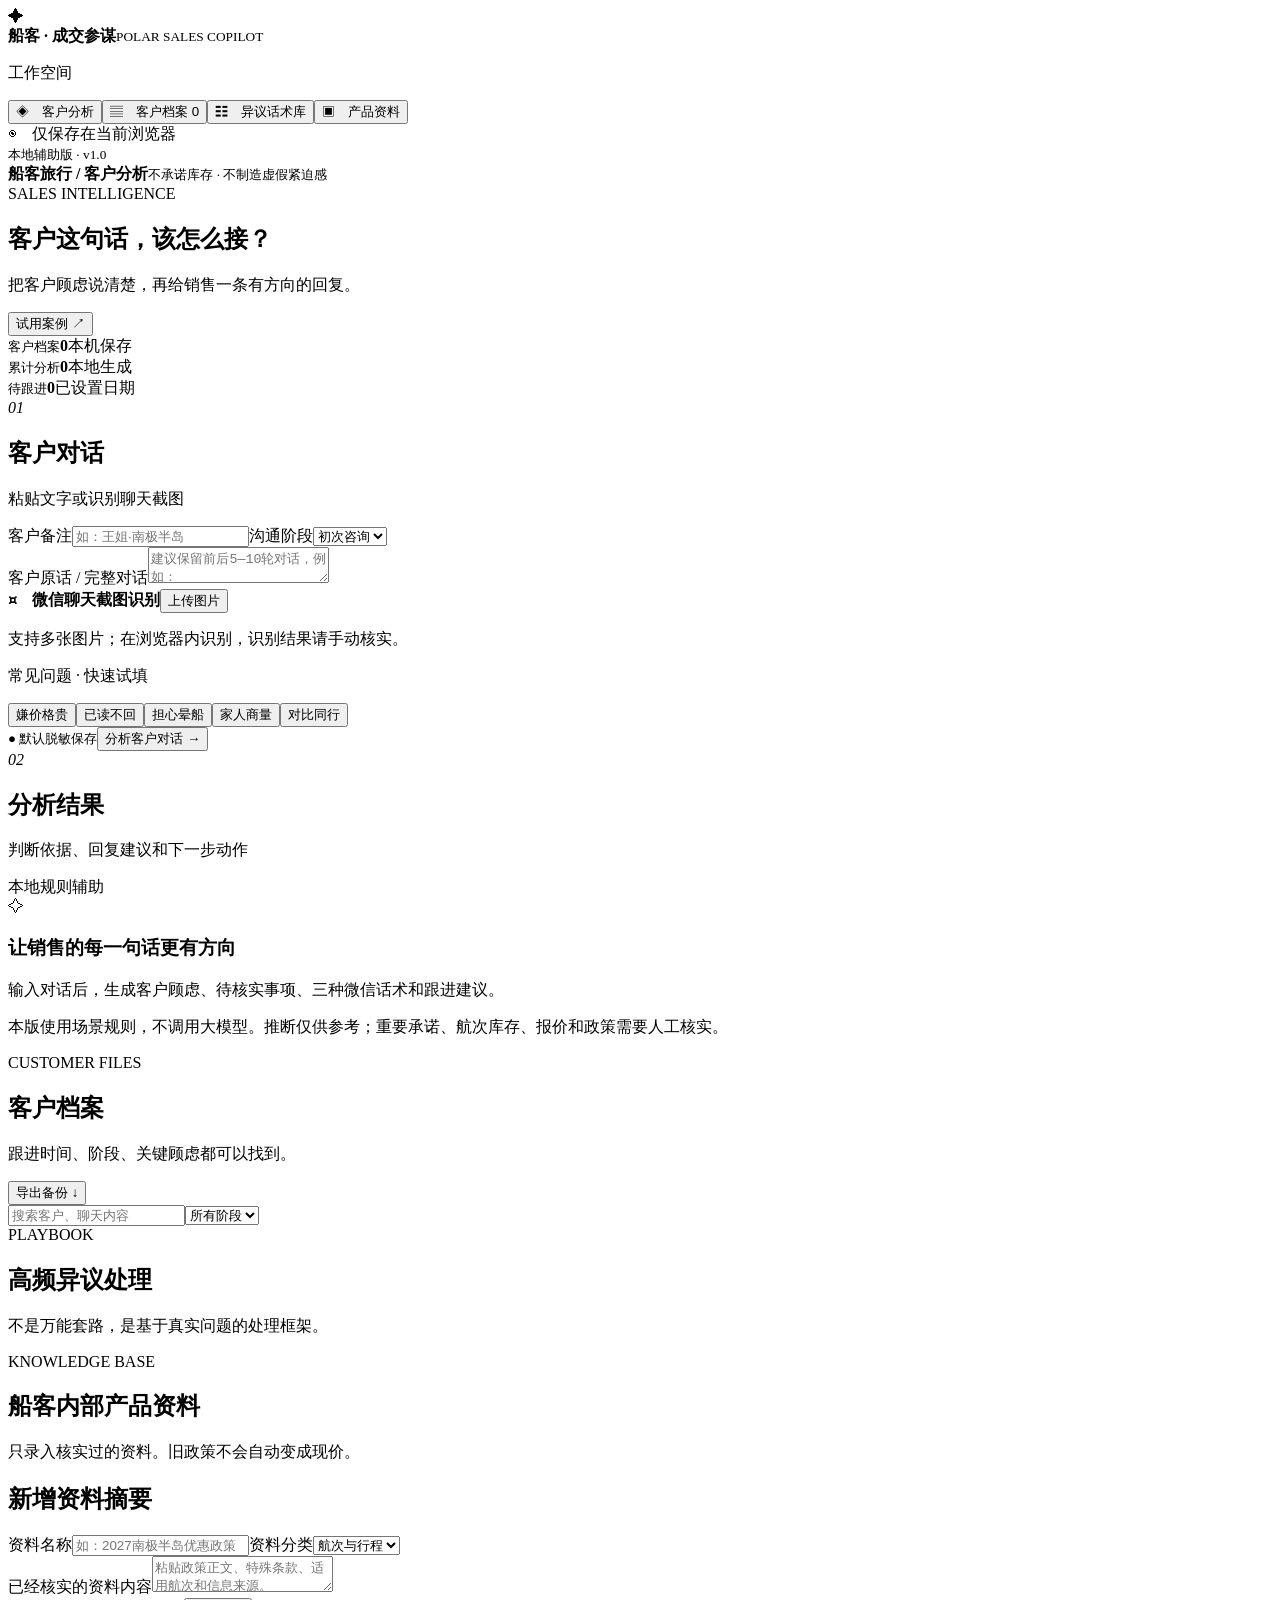
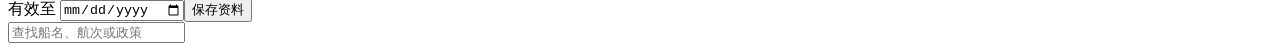
==== sales-copilot/index.html @ b0af2879 "Add MVP sales workspace layout" ====
<!doctype html><html lang="zh-CN"><head><meta charset="utf-8"><meta name="viewport" content="width=device-width,initial-scale=1"><title>船客 · 成交参谋</title><meta name="theme-color" content="#f5f7f7"><link rel="stylesheet" href="./style.css"></head><body>
<div class="shell"><aside class="sidebar"><div class="logo"><span class="mark">✦</span><div><strong>船客 · 成交参谋</strong><small>POLAR SALES COPILOT</small></div></div><p class="sect">工作空间</p><nav><button class="nav active" data-page="home">◈　客户分析</button><button class="nav" data-page="cases">▤　客户档案 <span id="total">0</span></button><button class="nav" data-page="library">☷　异议话术库</button><button class="nav" data-page="docs">▣　产品资料</button></nav><div class="bottom">◉　仅保存在当前浏览器<br><small>本地辅助版 · v1.0</small></div></aside>
<div class="right"><header><b>船客旅行 <span>/</span> <span id="trail">客户分析</span></b><small>不承诺库存 · 不制造虚假紧迫感</small></header>
<main><section class="page active" id="home"><div class="title-row"><div><div class="eyebrow">SALES INTELLIGENCE</div><h1>客户这句话，该怎么接？</h1><p>把客户顾虑说清楚，再给销售一条有方向的回复。</p></div><button class="ghost" id="demo">试用案例 ↗</button></div>
<div class="stats"><div><small>客户档案</small><strong id="countCases">0</strong><span>本机保存</span></div><div><small>累计分析</small><strong id="countRun">0</strong><span>本地生成</span></div><div><small>待跟进</small><strong id="countDue">0</strong><span>已设置日期</span></div></div>
<div class="columns"><article class="panel"><div class="panel-title"><i>01</i><div><h2>客户对话</h2><p>粘贴文字或识别聊天截图</p></div></div><div class="twocol"><label>客户备注<input id="client" maxlength="50" placeholder="如：王姐·南极半岛"></label><label>沟通阶段<select id="stage"><option>初次咨询</option><option>方案对比</option><option>已报价</option><option>准备预订</option><option>暂缓考虑</option></select></label></div>
<label>客户原话 / 完整对话<textarea id="chat" placeholder="建议保留前后5—10轮对话，例如：&#10;客户：你们比同行贵两万，我再考虑考虑吧。&#10;销售：我们这个服务比较好。"></textarea></label>
<div class="upload"><input type="file" accept="image/png,image/jpeg,image/webp" multiple id="files" hidden><div><b>⌑　微信聊天截图识别</b><button class="tiny" id="choose">上传图片</button></div><p>支持多张图片；在浏览器内识别，识别结果请手动核实。</p><div id="thumbs"></div><small id="ocrMsg"></small></div>
<p class="sub">常见问题 · 快速试填</p><div class="chips"><button data-demo="price">嫌价格贵</button><button data-demo="silent">已读不回</button><button data-demo="seasick">担心晕船</button><button data-demo="family">家人商量</button><button data-demo="compare">对比同行</button></div>
<div class="foot"><small>● 默认脱敏保存</small><button class="primary" id="run">分析客户对话 →</button></div></article>
<article class="panel output"><div class="panel-title"><i>02</i><div><h2>分析结果</h2><p>判断依据、回复建议和下一步动作</p></div><span class="pill">本地规则辅助</span></div>
<div id="empty" class="empty"><div>✧</div><h3>让销售的每一句话更有方向</h3><p>输入对话后，生成客户顾虑、待核实事项、三种微信话术和跟进建议。</p></div>
<div id="result" hidden><div class="signal"><small>首要沟通阻力</small><h3 id="issue"></h3><p id="desc"></p><div id="tags"></div></div><div class="group"><div class="group-head">判断依据 <small>不把猜测当事实</small></div><p id="proof"></p></div><div class="group"><div class="group-head">回复前先核实</div><ul id="checks"></ul></div><div class="group"><div class="group-head">三种可复制微信回复</div><div class="tabs"><button class="active" data-tone="natural">自然聊天</button><button data-tone="professional">专业解释</button><button data-tone="advance">适度推进</button></div><div class="reply"><div><small id="toneName"></small><button id="copy">⧉ 复制回复</button></div><p id="reply"></p></div></div><div class="step"><b>→ 下一步动作</b><p id="next"></p><small id="avoid"></small></div><div class="foot"><button class="ghost" id="save">保存客户记录</button><button class="tiny" id="clear">清空输入</button></div></div></article></div>
<p class="disclaimer">本版使用场景规则，不调用大模型。推断仅供参考；重要承诺、航次库存、报价和政策需要人工核实。</p></section>
<section class="page" id="cases"><div class="title-row"><div><div class="eyebrow">CUSTOMER FILES</div><h1>客户档案</h1><p>跟进时间、阶段、关键顾虑都可以找到。</p></div><button class="ghost" id="export">导出备份 ↓</button></div><div class="filters"><input id="searchCases" placeholder="搜索客户、聊天内容"><select id="filterStage"><option value="">所有阶段</option><option>初次咨询</option><option>方案对比</option><option>已报价</option><option>准备预订</option><option>暂缓考虑</option></select></div><div id="caseList" class="list"></div></section>
<section class="page" id="library"><div class="title-row"><div><div class="eyebrow">PLAYBOOK</div><h1>高频异议处理</h1><p>不是万能套路，是基于真实问题的处理框架。</p></div></div><div id="libraryList" class="cards"></div></section>
<section class="page" id="docs"><div class="title-row"><div><div class="eyebrow">KNOWLEDGE BASE</div><h1>船客内部产品资料</h1><p>只录入核实过的资料。旧政策不会自动变成现价。</p></div></div><div class="panel docForm"><h2>新增资料摘要</h2><div class="twocol"><label>资料名称<input id="docName" placeholder="如：2027南极半岛优惠政策"></label><label>资料分类<select id="docType"><option>航次与行程</option><option>价格政策</option><option>船舶资料</option><option>签证及出行</option><option>常见问题</option></select></label></div><label>已经核实的资料内容<textarea id="docText" class="short" placeholder="粘贴政策正文、特殊条款、适用航次和信息来源。"></textarea></label><div class="foot"><label class="expiry">有效至 <input type="date" id="docExpires"></label><button id="saveDoc" class="primary">保存资料</button></div></div><div class="filters"><input id="searchDocs" placeholder="查找船名、航次或政策"></div><div class="list" id="docsList"></div></section>
</main></div></div>
<div id="toast" role="status" aria-live="polite"></div><script src="./engine.js" defer></script><script src="./app.js" defer></script></body></html>
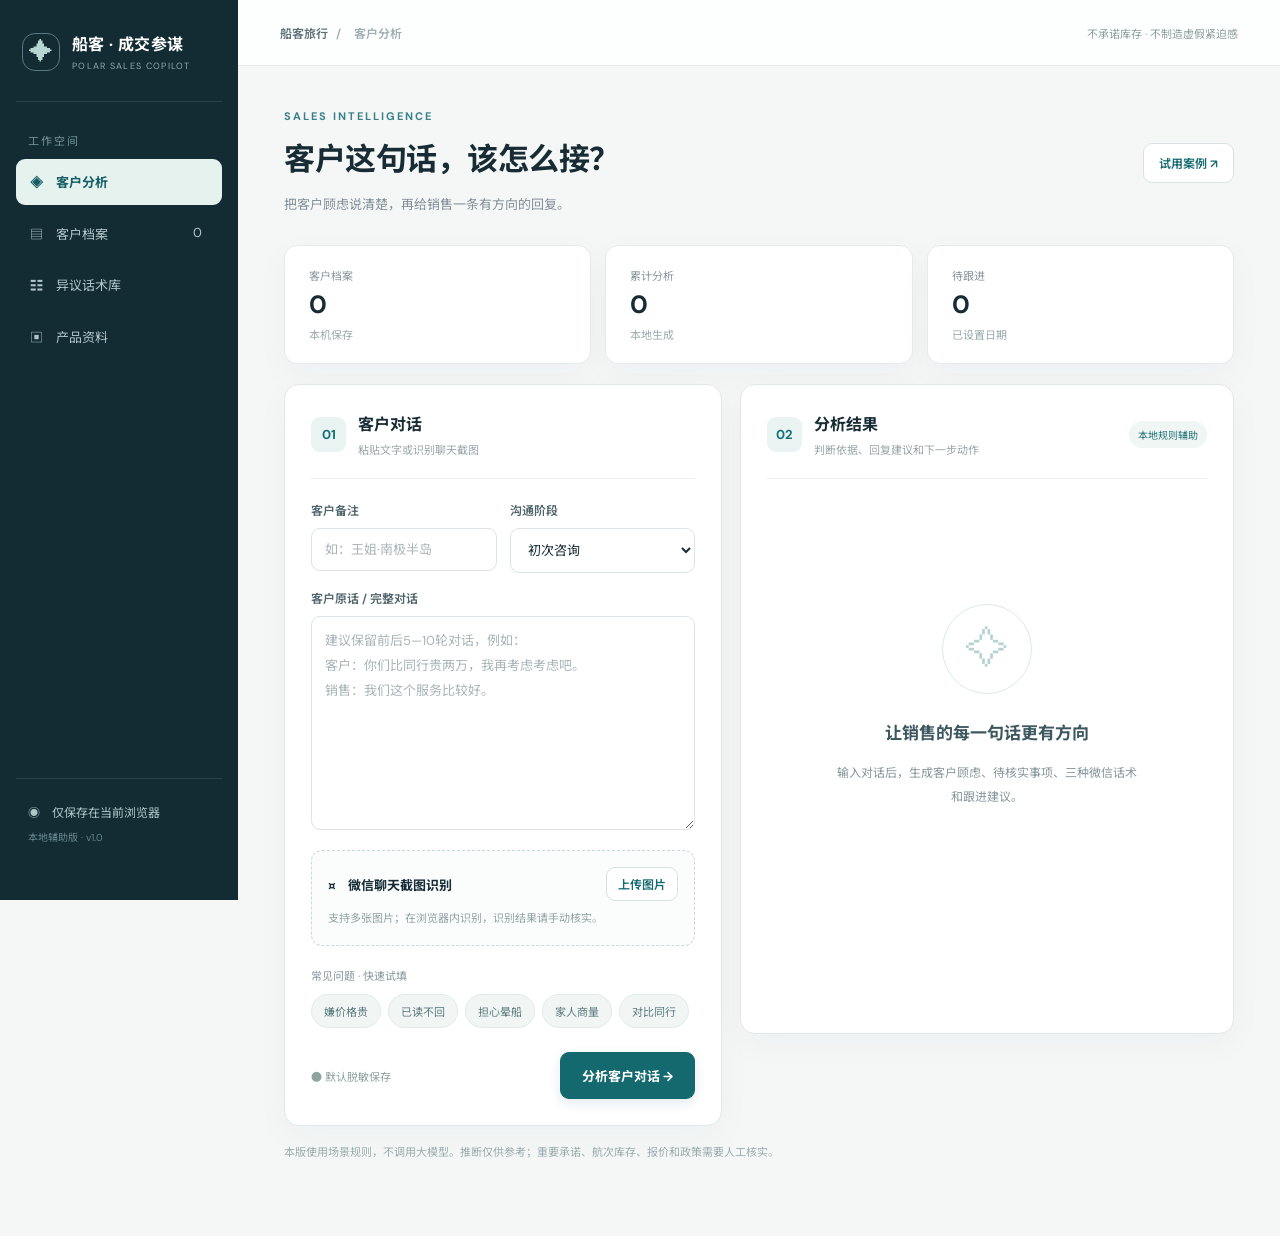
==== commit 088d382c: "Add restore-backup control for sales records" ====
--- a/sales-copilot/index.html
+++ b/sales-copilot/index.html
@@ -12,7 +12,7 @@
 <div id="empty" class="empty"><div>✧</div><h3>让销售的每一句话更有方向</h3><p>输入对话后，生成客户顾虑、待核实事项、三种微信话术和跟进建议。</p></div>
 <div id="result" hidden><div class="signal"><small>首要沟通阻力</small><h3 id="issue"></h3><p id="desc"></p><div id="tags"></div></div><div class="group"><div class="group-head">判断依据 <small>不把猜测当事实</small></div><p id="proof"></p></div><div class="group"><div class="group-head">回复前先核实</div><ul id="checks"></ul></div><div class="group"><div class="group-head">三种可复制微信回复</div><div class="tabs"><button class="active" data-tone="natural">自然聊天</button><button data-tone="professional">专业解释</button><button data-tone="advance">适度推进</button></div><div class="reply"><div><small id="toneName"></small><button id="copy">⧉ 复制回复</button></div><p id="reply"></p></div></div><div class="step"><b>→ 下一步动作</b><p id="next"></p><small id="avoid"></small></div><div class="foot"><button class="ghost" id="save">保存客户记录</button><button class="tiny" id="clear">清空输入</button></div></div></article></div>
 <p class="disclaimer">本版使用场景规则，不调用大模型。推断仅供参考；重要承诺、航次库存、报价和政策需要人工核实。</p></section>
-<section class="page" id="cases"><div class="title-row"><div><div class="eyebrow">CUSTOMER FILES</div><h1>客户档案</h1><p>跟进时间、阶段、关键顾虑都可以找到。</p></div><button class="ghost" id="export">导出备份 ↓</button></div><div class="filters"><input id="searchCases" placeholder="搜索客户、聊天内容"><select id="filterStage"><option value="">所有阶段</option><option>初次咨询</option><option>方案对比</option><option>已报价</option><option>准备预订</option><option>暂缓考虑</option></select></div><div id="caseList" class="list"></div></section>
+<section class="page" id="cases"><div class="title-row"><div><div class="eyebrow">CUSTOMER FILES</div><h1>客户档案</h1><p>跟进时间、阶段、关键顾虑都可以找到。</p></div><div class="backup-actions"><button class="ghost" id="import">导入备份 ↑</button><input type="file" id="importFile" accept=".json,application/json" hidden><button class="ghost" id="export">导出备份 ↓</button></div></div><div class="filters"><input id="searchCases" placeholder="搜索客户、聊天内容"><select id="filterStage"><option value="">所有阶段</option><option>初次咨询</option><option>方案对比</option><option>已报价</option><option>准备预订</option><option>暂缓考虑</option></select></div><div id="caseList" class="list"></div></section>
 <section class="page" id="library"><div class="title-row"><div><div class="eyebrow">PLAYBOOK</div><h1>高频异议处理</h1><p>不是万能套路，是基于真实问题的处理框架。</p></div></div><div id="libraryList" class="cards"></div></section>
 <section class="page" id="docs"><div class="title-row"><div><div class="eyebrow">KNOWLEDGE BASE</div><h1>船客内部产品资料</h1><p>只录入核实过的资料。旧政策不会自动变成现价。</p></div></div><div class="panel docForm"><h2>新增资料摘要</h2><div class="twocol"><label>资料名称<input id="docName" placeholder="如：2027南极半岛优惠政策"></label><label>资料分类<select id="docType"><option>航次与行程</option><option>价格政策</option><option>船舶资料</option><option>签证及出行</option><option>常见问题</option></select></label></div><label>已经核实的资料内容<textarea id="docText" class="short" placeholder="粘贴政策正文、特殊条款、适用航次和信息来源。"></textarea></label><div class="foot"><label class="expiry">有效至 <input type="date" id="docExpires"></label><button id="saveDoc" class="primary">保存资料</button></div></div><div class="filters"><input id="searchDocs" placeholder="查找船名、航次或政策"></div><div class="list" id="docsList"></div></section>
 </main></div></div>
--- a/sales-copilot/style.css
+++ b/sales-copilot/style.css
@@ -0,0 +1,6 @@
+@import url('https://fonts.googleapis.com/css2?family=DM+Sans:wght@400;500;600;700&family=Noto+Sans+SC:wght@400;500;600;700&display=swap');
+:root{--bg:#f5f7f7;--white:#fff;--ink:#172c35;--muted:#839199;--accent:#146a70;--line:#e5ebed;--soft:#edf6f4;--shadow:0 10px 34px rgba(23,44,53,.035)}
+*{box-sizing:border-box}body{margin:0;font-family:'DM Sans','Noto Sans SC','Microsoft Yahei',sans-serif;background:var(--bg);color:var(--ink);font-size:14px}button,input,select,textarea{font:inherit}button{cursor:pointer}button:disabled{opacity:.55;cursor:not-allowed}button:focus-visible,input:focus-visible,textarea:focus-visible,select:focus-visible{outline:3px solid rgba(20,106,112,.22);outline-offset:2px}.shell{display:flex;min-height:100vh}.sidebar{width:238px;background:#132c34;color:white;padding:29px 16px;display:flex;flex-direction:column;flex-shrink:0;position:sticky;height:100vh;top:0}.logo{display:flex;gap:12px;align-items:center;padding:2px 6px 29px;border-bottom:1px solid #29414a}.logo .mark{width:38px;height:38px;display:grid;place-items:center;border:1px solid #597882;border-radius:13px;color:#b7d6d1;font-size:24px}.logo strong{font-size:16px;letter-spacing:.4px}.logo small{display:block;margin-top:5px;font-size:9px;letter-spacing:1.3px;color:#91a8ad}.sect{font-size:11px;letter-spacing:2px;color:#73949b;margin:30px 12px 11px}.sidebar nav{display:grid;gap:6px}.nav{background:transparent;color:#b2c4c8;border:0;text-align:left;padding:13px 14px;border-radius:9px;font-size:13px;width:100%;transition:.17s}.nav:hover{background:#24424a;color:white}.nav.active{background:#e6f2ed;color:#155e65;font-weight:700}.nav span{float:right;min-width:21px;text-align:center}.bottom{font-size:12px;color:#adc7c8;margin-top:auto;border-top:1px solid #29414a;padding:22px 12px;line-height:2}.bottom small{color:#66858c}.right{flex:1;min-width:0}.right header{height:66px;background:rgba(255,255,255,.84);border-bottom:1px solid var(--line);display:flex;align-items:center;justify-content:space-between;padding:0 42px}.right header b{font-size:12px;font-weight:600;color:#5d7077}.right header b span{color:#9eaeb2;padding:0 5px}.right header small{color:#8e9d9f;font-size:11px}.right main{max-width:1550px;margin:auto;padding:43px 46px 60px}.page{display:none}.page.active{display:block}.title-row{display:flex;justify-content:space-between;align-items:center;gap:14px;margin-bottom:29px}.eyebrow{font-size:11px;font-weight:700;letter-spacing:2px;color:#398189;margin-bottom:11px}.title-row h1{margin:0;font-size:31px;letter-spacing:-.5px;font-weight:700}.title-row p{color:#819098;margin:13px 0 0;font-size:13px;line-height:1.8}.ghost,.tiny{color:var(--accent);background:white;border:1px solid #d7e3e3;border-radius:9px;padding:10px 15px;font-weight:600;font-size:12px;white-space:nowrap}.ghost:hover,.tiny:hover{background:#ecf7f5}.tiny{padding:7px 11px}.stats{display:grid;grid-template-columns:repeat(3,minmax(0,1fr));gap:14px;margin-bottom:20px}.stats>div{background:white;border:1px solid var(--line);border-radius:13px;padding:21px 24px;display:flex;flex-direction:column;gap:9px;box-shadow:var(--shadow)}.stats small{color:#87969c;font-size:11px}.stats strong{font-size:25px;font-weight:700;line-height:1}.stats span{color:#9aabae;font-size:11px}.columns{display:grid;grid-template-columns:minmax(0,.94fr) minmax(0,1.06fr);gap:18px;align-items:start}.panel{background:white;border:1px solid #e1e8e8;border-radius:15px;padding:26px;box-shadow:var(--shadow);min-width:0}.panel-title{display:flex;align-items:center;gap:12px;border-bottom:1px solid #edf0f0;padding-bottom:21px;margin-bottom:22px}.panel-title i{display:grid;place-items:center;font-style:normal;font-weight:700;color:#157079;background:#e9f3f2;border-radius:9px;font-size:13px;min-width:35px;height:35px}.panel-title h2{font-size:16px;margin:0 0 6px}.panel-title p{margin:0;color:#9aa5ab;font-size:11px}.pill{margin-left:auto;border-radius:100px;padding:6px 9px;background:#f0f6f4;color:#28767a;font-size:10px;white-space:nowrap}.twocol{display:grid;grid-template-columns:1fr 1fr;gap:13px}label{display:block;color:#50646c;font-size:12px;font-weight:600;margin-bottom:16px}label input,label select,label textarea{margin-top:9px;width:100%;border:1px solid #dce4e6;background:#fff;border-radius:9px;padding:12px 13px;color:var(--ink);outline:none;font-size:13px;font-weight:400}input::placeholder,textarea::placeholder{color:#a9b5b9}label textarea{resize:vertical;min-height:214px;line-height:1.9}.upload{border:1px dashed #c9d9db;border-radius:11px;background:#fafdfc;padding:16px;margin-top:4px}.upload>div:first-of-type{display:flex;align-items:center;justify-content:space-between;gap:9px}.upload b{font-size:13px}.upload p{font-size:11px;color:#93a2a5;line-height:1.8;margin:8px 0 0}.upload #thumbs{display:flex;flex-wrap:wrap;gap:8px;margin-top:9px}.thumb{position:relative;width:55px;height:55px;border:1px solid var(--line);border-radius:8px;overflow:hidden}.thumb img{width:100%;height:100%;object-fit:cover}.thumb button{position:absolute;right:0;top:0;background:#132c34;color:#fff;border:0;font-size:12px}.upload #thumbs:empty{display:none}#ocrMsg{display:block;margin-top:8px;color:#24767b}#ocrMsg:empty{display:none}.sub{font-size:11px;color:#87999e;margin-top:21px}.chips{display:flex;gap:7px;flex-wrap:wrap}.chips button{background:#f1f6f5;border:1px solid #e0ebe9;border-radius:20px;color:#5b7b7f;font-size:11px;padding:8px 12px}.chips button:hover{background:#deefed}.foot{display:flex;justify-content:space-between;align-items:center;gap:13px;margin-top:24px}.foot>small{color:#8da49f;font-size:11px}.primary{background:#14696f;color:white;padding:13px 21px;font-size:13px;font-weight:700;border-radius:9px;border:1px solid #14696f;box-shadow:0 4px 12px #14696f22}.primary:hover{background:#0e565b}.output{min-height:650px}.empty{text-align:center;padding:103px 20px;color:#87979b}.empty>div{font-size:43px;color:#b5d3d2;border:1px solid #dce9e9;border-radius:50%;width:90px;height:90px;margin:0 auto 25px;display:grid;place-items:center}.empty h3{color:#3d5760;font-size:17px}.empty p{max-width:310px;font-size:12px;line-height:2;margin:12px auto}.signal{background:#f0f7f5;border:1px solid #dceeea;border-radius:11px;padding:20px}.signal small{font-size:11px;color:#3b8586;font-weight:700}.signal h3{font-size:21px;margin:9px 0}.signal p{font-size:12px;line-height:1.9;color:#557078;margin:0 0 13px}.signal #tags{display:flex;gap:7px;flex-wrap:wrap}.signal #tags span{font-size:10px;color:#39767a;border:1px solid #cfe4e0;border-radius:20px;padding:6px 9px;background:white}.group{border-bottom:1px solid #eef1f1;padding:20px 0}.group-head{font-weight:700;font-size:13px;display:flex;justify-content:space-between;align-items:center}.group-head small{font-weight:400;font-size:10px;color:#a0aeb1}.group>p{font-size:12px;color:#647c83;line-height:1.9;margin:12px 0 0}.group ul{font-size:12px;line-height:1.9;color:#557078;padding-left:19px;margin:11px 0 0}.group li{margin-bottom:7px}.tabs{display:flex;gap:5px;margin-top:15px;background:#f3f7f6;border-radius:8px;padding:4px}.tabs button{flex:1;border:0;background:transparent;border-radius:6px;color:#768b90;font-size:11px;padding:9px 6px;white-space:nowrap}.tabs button.active{background:white;color:#14696f;font-weight:700;box-shadow:0 1px 6px #122c3320}.reply{margin-top:11px;border-radius:10px;border:1px solid #e2ebe9;padding:17px;background:#fdfefe}.reply>div{display:flex;justify-content:space-between;align-items:center}.reply small{color:#98aaac}.reply button{border:none;background:transparent;color:#197278;font-size:12px;font-weight:700}.reply p{font-size:13px;line-height:2.1;color:#2c454e;white-space:pre-wrap;margin:13px 0 0}.step{margin-top:21px;padding:17px 19px;border-radius:10px;background:#f5f8f7}.step b{color:#176e75;font-size:12px}.step p{line-height:1.8;color:#4d646d;font-size:12px;margin:9px 0}.step small{font-size:11px;line-height:1.7;color:#ab7a4d}.disclaimer{color:#9bacaf;font-size:11px;margin:17px 0}.filters{display:flex;gap:12px;margin-bottom:17px}.filters input,.filters select{background:#fff;border:1px solid #dde7e8;border-radius:10px;padding:13px;color:#29454e}.filters input{flex:1;min-width:0}.filters select{width:155px}.list{display:grid;gap:12px}.record,.doc-card{background:#fff;border:1px solid var(--line);border-radius:12px;padding:20px 22px;box-shadow:var(--shadow)}.record-top{display:flex;align-items:center;justify-content:space-between;gap:10px}.record-top h3{margin:0;font-size:15px}.record-top>small{color:#91a5a8;font-size:11px}.record p,.doc-card p{color:#697f86;font-size:12px;line-height:1.9;white-space:pre-wrap;overflow-wrap:anywhere}.record-info{display:flex;gap:9px;flex-wrap:wrap;margin:11px 0}.record-info span{border-radius:20px;background:#edf5f3;color:#547d7f;padding:6px 10px;font-size:10px}.record-actions{display:flex;flex-wrap:wrap;gap:8px;align-items:center}.record-actions input{border:1px solid #e3ebea;border-radius:7px;padding:8px;font-size:12px}.record-actions button,.doc-card button{border:1px solid #dae6e5;border-radius:7px;padding:8px 11px;background:#fff;color:#35747a;font-size:11px}.record-actions .danger,.doc-card .danger{color:#a35d51}.placeholder{color:#9cabae;text-align:center;padding:55px 20px;background:#fff;border:1px dashed #d8e4e4;border-radius:12px}.cards{display:grid;grid-template-columns:repeat(3,minmax(0,1fr));gap:13px}.cards button{text-align:left;padding:23px;border:1px solid #e0e9e8;border-radius:12px;background:white;min-height:152px}.cards button:hover{border-color:#6ca5a1;transform:translateY(-2px)}.cards h3{font-size:15px;margin:0 0 13px}.cards p{color:#7d9398;font-size:12px;line-height:1.8;margin:0}.docForm{margin-bottom:20px;max-width:900px}.docForm h2{font-size:17px;margin:0 0 22px}.docForm .short{min-height:125px}.expiry{display:flex;align-items:center;gap:10px;margin:0}.expiry input{margin:0;width:155px}#toast{position:fixed;right:24px;bottom:22px;background:#183a42;color:white;padding:12px 18px;border-radius:10px;font-size:13px;box-shadow:0 10px 30px #09212825;opacity:0;pointer-events:none;transform:translateY(12px);transition:.2s;z-index:10}#toast.show{opacity:1;transform:translateY(0)}
+@media(max-width:1250px){.right main{padding:30px 25px}.sidebar{width:214px}.panel{padding:20px}.columns{gap:12px}.right header{padding:0 25px}}
+@media(max-width:1040px){.columns{grid-template-columns:1fr}.output{min-height:410px}.cards{grid-template-columns:repeat(2,1fr)}}
+@media(max-width:700px){.shell{display:block}.sidebar{height:auto;position:relative;width:100%;padding:15px 16px}.logo{padding:0;border:0}.sect,.bottom{display:none}.sidebar nav{display:flex;gap:6px;overflow-x:auto;margin-top:15px}.nav{width:auto;white-space:nowrap;flex:none;padding:9px 12px;font-size:12px}.right header{height:51px;padding:0 15px}.right header small{display:none}.right main{padding:24px 14px}.title-row h1{font-size:24px}.title-row p{font-size:12px}.title-row{align-items:start}.stats{gap:7px}.stats>div{padding:14px 11px}.stats strong{font-size:21px}.stats small,.stats span{font-size:10px}.panel{padding:16px;border-radius:12px}.twocol{grid-template-columns:1fr}.empty{padding:65px 10px}.cards{grid-template-columns:1fr}.filters{flex-wrap:wrap}.filters select{width:100%}.title-row .ghost{padding:8px}.record-top{align-items:flex-start}.pill{display:none}}
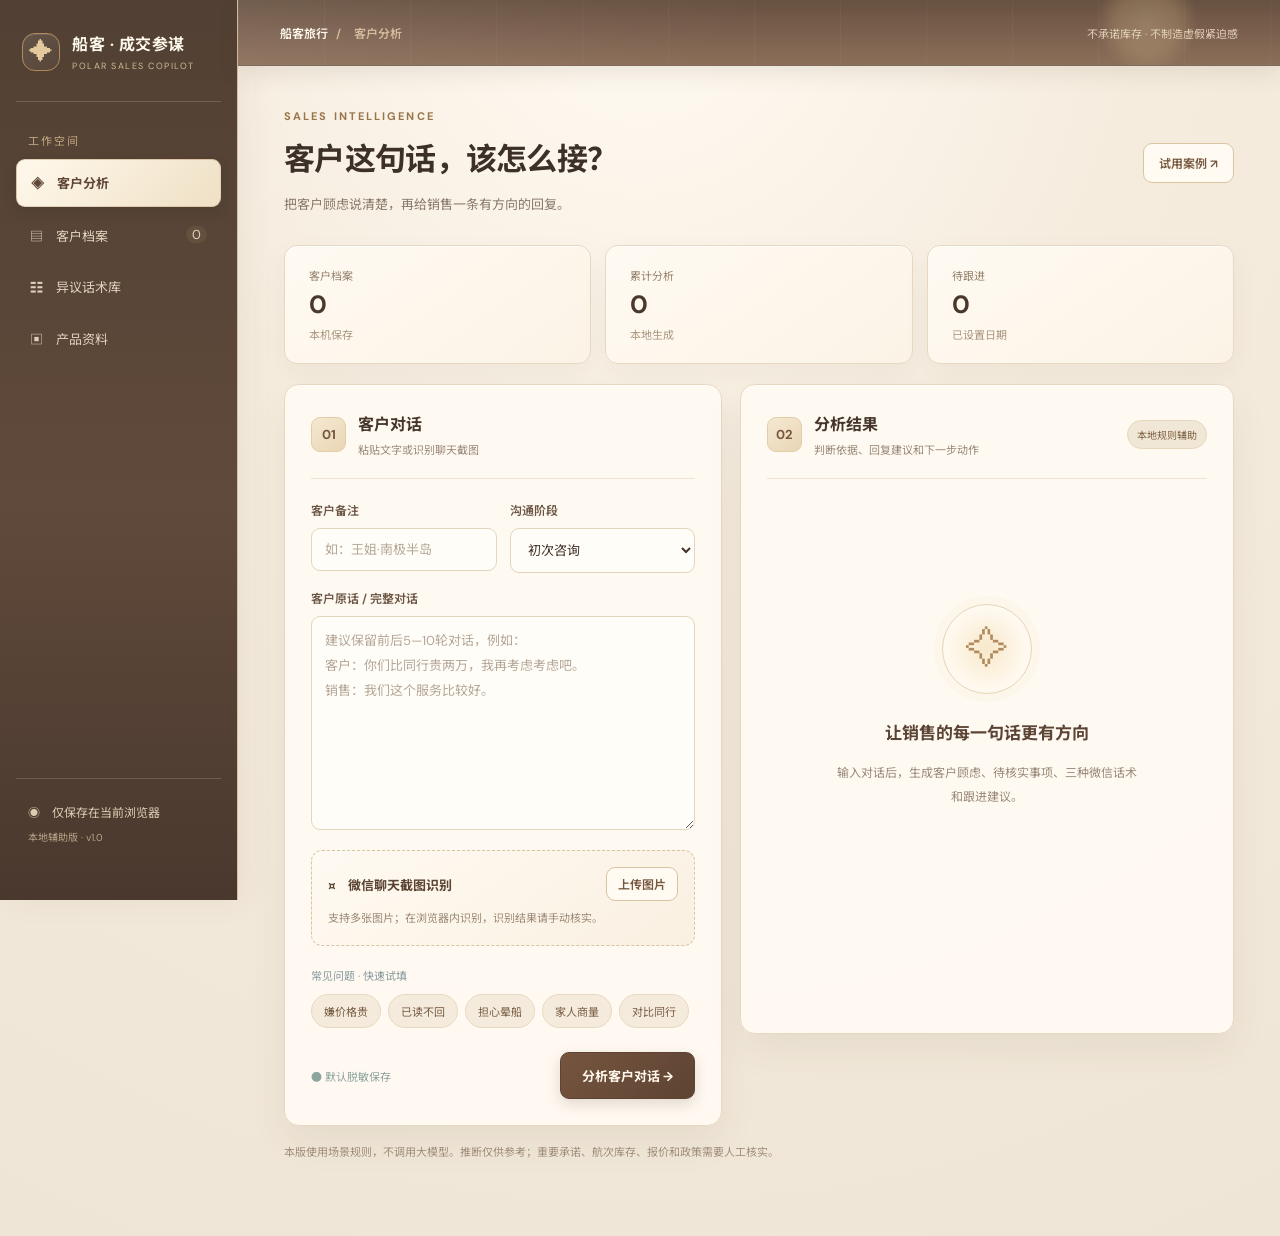
==== commit e83d9f66: "Match browser theme color to warm Ganlu palette" ====
--- a/sales-copilot/index.html
+++ b/sales-copilot/index.html
@@ -1,4 +1,4 @@
-<!doctype html><html lang="zh-CN"><head><meta charset="utf-8"><meta name="viewport" content="width=device-width,initial-scale=1"><title>船客 · 成交参谋</title><meta name="theme-color" content="#f5f7f7"><link rel="stylesheet" href="./style.css"></head><body>
+<!doctype html><html lang="zh-CN"><head><meta charset="utf-8"><meta name="viewport" content="width=device-width,initial-scale=1"><title>船客 · 成交参谋</title><meta name="theme-color" content="#6b5344"><link rel="stylesheet" href="./style.css"></head><body>
 <div class="shell"><aside class="sidebar"><div class="logo"><span class="mark">✦</span><div><strong>船客 · 成交参谋</strong><small>POLAR SALES COPILOT</small></div></div><p class="sect">工作空间</p><nav><button class="nav active" data-page="home">◈　客户分析</button><button class="nav" data-page="cases">▤　客户档案 <span id="total">0</span></button><button class="nav" data-page="library">☷　异议话术库</button><button class="nav" data-page="docs">▣　产品资料</button></nav><div class="bottom">◉　仅保存在当前浏览器<br><small>本地辅助版 · v1.0</small></div></aside>
 <div class="right"><header><b>船客旅行 <span>/</span> <span id="trail">客户分析</span></b><small>不承诺库存 · 不制造虚假紧迫感</small></header>
 <main><section class="page active" id="home"><div class="title-row"><div><div class="eyebrow">SALES INTELLIGENCE</div><h1>客户这句话，该怎么接？</h1><p>把客户顾虑说清楚，再给销售一条有方向的回复。</p></div><button class="ghost" id="demo">试用案例 ↗</button></div>
--- a/sales-copilot/style.css
+++ b/sales-copilot/style.css
@@ -3,4 +3,88 @@
 *{box-sizing:border-box}body{margin:0;font-family:'DM Sans','Noto Sans SC','Microsoft Yahei',sans-serif;background:var(--bg);color:var(--ink);font-size:14px}button,input,select,textarea{font:inherit}button{cursor:pointer}button:disabled{opacity:.55;cursor:not-allowed}button:focus-visible,input:focus-visible,textarea:focus-visible,select:focus-visible{outline:3px solid rgba(20,106,112,.22);outline-offset:2px}.shell{display:flex;min-height:100vh}.sidebar{width:238px;background:#132c34;color:white;padding:29px 16px;display:flex;flex-direction:column;flex-shrink:0;position:sticky;height:100vh;top:0}.logo{display:flex;gap:12px;align-items:center;padding:2px 6px 29px;border-bottom:1px solid #29414a}.logo .mark{width:38px;height:38px;display:grid;place-items:center;border:1px solid #597882;border-radius:13px;color:#b7d6d1;font-size:24px}.logo strong{font-size:16px;letter-spacing:.4px}.logo small{display:block;margin-top:5px;font-size:9px;letter-spacing:1.3px;color:#91a8ad}.sect{font-size:11px;letter-spacing:2px;color:#73949b;margin:30px 12px 11px}.sidebar nav{display:grid;gap:6px}.nav{background:transparent;color:#b2c4c8;border:0;text-align:left;padding:13px 14px;border-radius:9px;font-size:13px;width:100%;transition:.17s}.nav:hover{background:#24424a;color:white}.nav.active{background:#e6f2ed;color:#155e65;font-weight:700}.nav span{float:right;min-width:21px;text-align:center}.bottom{font-size:12px;color:#adc7c8;margin-top:auto;border-top:1px solid #29414a;padding:22px 12px;line-height:2}.bottom small{color:#66858c}.right{flex:1;min-width:0}.right header{height:66px;background:rgba(255,255,255,.84);border-bottom:1px solid var(--line);display:flex;align-items:center;justify-content:space-between;padding:0 42px}.right header b{font-size:12px;font-weight:600;color:#5d7077}.right header b span{color:#9eaeb2;padding:0 5px}.right header small{color:#8e9d9f;font-size:11px}.right main{max-width:1550px;margin:auto;padding:43px 46px 60px}.page{display:none}.page.active{display:block}.title-row{display:flex;justify-content:space-between;align-items:center;gap:14px;margin-bottom:29px}.eyebrow{font-size:11px;font-weight:700;letter-spacing:2px;color:#398189;margin-bottom:11px}.title-row h1{margin:0;font-size:31px;letter-spacing:-.5px;font-weight:700}.title-row p{color:#819098;margin:13px 0 0;font-size:13px;line-height:1.8}.ghost,.tiny{color:var(--accent);background:white;border:1px solid #d7e3e3;border-radius:9px;padding:10px 15px;font-weight:600;font-size:12px;white-space:nowrap}.ghost:hover,.tiny:hover{background:#ecf7f5}.tiny{padding:7px 11px}.stats{display:grid;grid-template-columns:repeat(3,minmax(0,1fr));gap:14px;margin-bottom:20px}.stats>div{background:white;border:1px solid var(--line);border-radius:13px;padding:21px 24px;display:flex;flex-direction:column;gap:9px;box-shadow:var(--shadow)}.stats small{color:#87969c;font-size:11px}.stats strong{font-size:25px;font-weight:700;line-height:1}.stats span{color:#9aabae;font-size:11px}.columns{display:grid;grid-template-columns:minmax(0,.94fr) minmax(0,1.06fr);gap:18px;align-items:start}.panel{background:white;border:1px solid #e1e8e8;border-radius:15px;padding:26px;box-shadow:var(--shadow);min-width:0}.panel-title{display:flex;align-items:center;gap:12px;border-bottom:1px solid #edf0f0;padding-bottom:21px;margin-bottom:22px}.panel-title i{display:grid;place-items:center;font-style:normal;font-weight:700;color:#157079;background:#e9f3f2;border-radius:9px;font-size:13px;min-width:35px;height:35px}.panel-title h2{font-size:16px;margin:0 0 6px}.panel-title p{margin:0;color:#9aa5ab;font-size:11px}.pill{margin-left:auto;border-radius:100px;padding:6px 9px;background:#f0f6f4;color:#28767a;font-size:10px;white-space:nowrap}.twocol{display:grid;grid-template-columns:1fr 1fr;gap:13px}label{display:block;color:#50646c;font-size:12px;font-weight:600;margin-bottom:16px}label input,label select,label textarea{margin-top:9px;width:100%;border:1px solid #dce4e6;background:#fff;border-radius:9px;padding:12px 13px;color:var(--ink);outline:none;font-size:13px;font-weight:400}input::placeholder,textarea::placeholder{color:#a9b5b9}label textarea{resize:vertical;min-height:214px;line-height:1.9}.upload{border:1px dashed #c9d9db;border-radius:11px;background:#fafdfc;padding:16px;margin-top:4px}.upload>div:first-of-type{display:flex;align-items:center;justify-content:space-between;gap:9px}.upload b{font-size:13px}.upload p{font-size:11px;color:#93a2a5;line-height:1.8;margin:8px 0 0}.upload #thumbs{display:flex;flex-wrap:wrap;gap:8px;margin-top:9px}.thumb{position:relative;width:55px;height:55px;border:1px solid var(--line);border-radius:8px;overflow:hidden}.thumb img{width:100%;height:100%;object-fit:cover}.thumb button{position:absolute;right:0;top:0;background:#132c34;color:#fff;border:0;font-size:12px}.upload #thumbs:empty{display:none}#ocrMsg{display:block;margin-top:8px;color:#24767b}#ocrMsg:empty{display:none}.sub{font-size:11px;color:#87999e;margin-top:21px}.chips{display:flex;gap:7px;flex-wrap:wrap}.chips button{background:#f1f6f5;border:1px solid #e0ebe9;border-radius:20px;color:#5b7b7f;font-size:11px;padding:8px 12px}.chips button:hover{background:#deefed}.foot{display:flex;justify-content:space-between;align-items:center;gap:13px;margin-top:24px}.foot>small{color:#8da49f;font-size:11px}.primary{background:#14696f;color:white;padding:13px 21px;font-size:13px;font-weight:700;border-radius:9px;border:1px solid #14696f;box-shadow:0 4px 12px #14696f22}.primary:hover{background:#0e565b}.output{min-height:650px}.empty{text-align:center;padding:103px 20px;color:#87979b}.empty>div{font-size:43px;color:#b5d3d2;border:1px solid #dce9e9;border-radius:50%;width:90px;height:90px;margin:0 auto 25px;display:grid;place-items:center}.empty h3{color:#3d5760;font-size:17px}.empty p{max-width:310px;font-size:12px;line-height:2;margin:12px auto}.signal{background:#f0f7f5;border:1px solid #dceeea;border-radius:11px;padding:20px}.signal small{font-size:11px;color:#3b8586;font-weight:700}.signal h3{font-size:21px;margin:9px 0}.signal p{font-size:12px;line-height:1.9;color:#557078;margin:0 0 13px}.signal #tags{display:flex;gap:7px;flex-wrap:wrap}.signal #tags span{font-size:10px;color:#39767a;border:1px solid #cfe4e0;border-radius:20px;padding:6px 9px;background:white}.group{border-bottom:1px solid #eef1f1;padding:20px 0}.group-head{font-weight:700;font-size:13px;display:flex;justify-content:space-between;align-items:center}.group-head small{font-weight:400;font-size:10px;color:#a0aeb1}.group>p{font-size:12px;color:#647c83;line-height:1.9;margin:12px 0 0}.group ul{font-size:12px;line-height:1.9;color:#557078;padding-left:19px;margin:11px 0 0}.group li{margin-bottom:7px}.tabs{display:flex;gap:5px;margin-top:15px;background:#f3f7f6;border-radius:8px;padding:4px}.tabs button{flex:1;border:0;background:transparent;border-radius:6px;color:#768b90;font-size:11px;padding:9px 6px;white-space:nowrap}.tabs button.active{background:white;color:#14696f;font-weight:700;box-shadow:0 1px 6px #122c3320}.reply{margin-top:11px;border-radius:10px;border:1px solid #e2ebe9;padding:17px;background:#fdfefe}.reply>div{display:flex;justify-content:space-between;align-items:center}.reply small{color:#98aaac}.reply button{border:none;background:transparent;color:#197278;font-size:12px;font-weight:700}.reply p{font-size:13px;line-height:2.1;color:#2c454e;white-space:pre-wrap;margin:13px 0 0}.step{margin-top:21px;padding:17px 19px;border-radius:10px;background:#f5f8f7}.step b{color:#176e75;font-size:12px}.step p{line-height:1.8;color:#4d646d;font-size:12px;margin:9px 0}.step small{font-size:11px;line-height:1.7;color:#ab7a4d}.disclaimer{color:#9bacaf;font-size:11px;margin:17px 0}.filters{display:flex;gap:12px;margin-bottom:17px}.filters input,.filters select{background:#fff;border:1px solid #dde7e8;border-radius:10px;padding:13px;color:#29454e}.filters input{flex:1;min-width:0}.filters select{width:155px}.list{display:grid;gap:12px}.record,.doc-card{background:#fff;border:1px solid var(--line);border-radius:12px;padding:20px 22px;box-shadow:var(--shadow)}.record-top{display:flex;align-items:center;justify-content:space-between;gap:10px}.record-top h3{margin:0;font-size:15px}.record-top>small{color:#91a5a8;font-size:11px}.record p,.doc-card p{color:#697f86;font-size:12px;line-height:1.9;white-space:pre-wrap;overflow-wrap:anywhere}.record-info{display:flex;gap:9px;flex-wrap:wrap;margin:11px 0}.record-info span{border-radius:20px;background:#edf5f3;color:#547d7f;padding:6px 10px;font-size:10px}.record-actions{display:flex;flex-wrap:wrap;gap:8px;align-items:center}.record-actions input{border:1px solid #e3ebea;border-radius:7px;padding:8px;font-size:12px}.record-actions button,.doc-card button{border:1px solid #dae6e5;border-radius:7px;padding:8px 11px;background:#fff;color:#35747a;font-size:11px}.record-actions .danger,.doc-card .danger{color:#a35d51}.placeholder{color:#9cabae;text-align:center;padding:55px 20px;background:#fff;border:1px dashed #d8e4e4;border-radius:12px}.cards{display:grid;grid-template-columns:repeat(3,minmax(0,1fr));gap:13px}.cards button{text-align:left;padding:23px;border:1px solid #e0e9e8;border-radius:12px;background:white;min-height:152px}.cards button:hover{border-color:#6ca5a1;transform:translateY(-2px)}.cards h3{font-size:15px;margin:0 0 13px}.cards p{color:#7d9398;font-size:12px;line-height:1.8;margin:0}.docForm{margin-bottom:20px;max-width:900px}.docForm h2{font-size:17px;margin:0 0 22px}.docForm .short{min-height:125px}.expiry{display:flex;align-items:center;gap:10px;margin:0}.expiry input{margin:0;width:155px}#toast{position:fixed;right:24px;bottom:22px;background:#183a42;color:white;padding:12px 18px;border-radius:10px;font-size:13px;box-shadow:0 10px 30px #09212825;opacity:0;pointer-events:none;transform:translateY(12px);transition:.2s;z-index:10}#toast.show{opacity:1;transform:translateY(0)}
 @media(max-width:1250px){.right main{padding:30px 25px}.sidebar{width:214px}.panel{padding:20px}.columns{gap:12px}.right header{padding:0 25px}}
 @media(max-width:1040px){.columns{grid-template-columns:1fr}.output{min-height:410px}.cards{grid-template-columns:repeat(2,1fr)}}
-@media(max-width:700px){.shell{display:block}.sidebar{height:auto;position:relative;width:100%;padding:15px 16px}.logo{padding:0;border:0}.sect,.bottom{display:none}.sidebar nav{display:flex;gap:6px;overflow-x:auto;margin-top:15px}.nav{width:auto;white-space:nowrap;flex:none;padding:9px 12px;font-size:12px}.right header{height:51px;padding:0 15px}.right header small{display:none}.right main{padding:24px 14px}.title-row h1{font-size:24px}.title-row p{font-size:12px}.title-row{align-items:start}.stats{gap:7px}.stats>div{padding:14px 11px}.stats strong{font-size:21px}.stats small,.stats span{font-size:10px}.panel{padding:16px;border-radius:12px}.twocol{grid-template-columns:1fr}.empty{padding:65px 10px}.cards{grid-template-columns:1fr}.filters{flex-wrap:wrap}.filters select{width:100%}.title-row .ghost{padding:8px}.record-top{align-items:flex-start}.pill{display:none}}+@media(max-width:700px){.shell{display:block}.sidebar{height:auto;position:relative;width:100%;padding:15px 16px}.logo{padding:0;border:0}.sect,.bottom{display:none}.sidebar nav{display:flex;gap:6px;overflow-x:auto;margin-top:15px}.nav{width:auto;white-space:nowrap;flex:none;padding:9px 12px;font-size:12px}.right header{height:51px;padding:0 15px}.right header small{display:none}.right main{padding:24px 14px}.title-row h1{font-size:24px}.title-row p{font-size:12px}.title-row{align-items:start}.stats{gap:7px}.stats>div{padding:14px 11px}.stats strong{font-size:21px}.stats small,.stats span{font-size:10px}.panel{padding:16px;border-radius:12px}.twocol{grid-template-columns:1fr}.empty{padding:65px 10px}.cards{grid-template-columns:1fr}.filters{flex-wrap:wrap}.filters select{width:100%}.title-row .ghost{padding:8px}.record-top{align-items:flex-start}.pill{display:none}}.backup-actions{display:flex;flex-wrap:wrap;gap:8px}
+
+
+/* Warm editorial system inspired by the Ganlu finance desk */
+:root{--bg:#f2e9dc;--white:#fffaf2;--ink:#3c3029;--muted:#817062;--accent:#795a43;--line:#e7d8c1;--soft:#f3eadb;--shadow:0 18px 44px rgba(78,55,36,.09);--gold:#b18b5e}
+html{scroll-behavior:smooth}
+body{background:radial-gradient(circle at top,#fffaf2 0,#f5ecde 36%,#efe5d6 100%);color:var(--ink)}
+.sidebar{background:linear-gradient(180deg,#514033 0%,#604a3b 56%,#4a382e 100%);border-right:1px solid #d5c09f;box-shadow:8px 0 32px rgba(78,55,36,.055)}
+.logo{border-bottom-color:rgba(231,216,193,.2)}
+.logo .mark{border-color:#b18b5e;background:linear-gradient(145deg,rgba(255,250,242,.1),rgba(255,250,242,.025));color:#e4c99d;box-shadow:inset 0 1px 0 rgba(255,255,255,.1)}
+.logo strong{color:#fff8ec;letter-spacing:.5px}
+.logo small{color:#d1b995;letter-spacing:1.5px}
+.sect{color:#c3a980}
+.bottom{border-top-color:rgba(231,216,193,.2);color:#ddcbb1}
+.bottom small{color:#b7a087}
+.nav{color:#e0d1bd}
+.nav:hover{background:rgba(255,250,242,.1);color:#fffaf2}
+.nav.active{background:linear-gradient(135deg,#fff8eb,#efe0c5);color:#5f4736;box-shadow:0 5px 14px rgba(35,22,14,.12);border:1px solid rgba(177,139,94,.35)}
+.nav span{background:rgba(177,139,94,.16);border-radius:20px;color:inherit}
+.right header{position:relative;isolation:isolate;overflow:hidden;background:linear-gradient(180deg,#675140 0%,#7a5f4e 48%,#8b6f59 100%);border-bottom:1px solid rgba(255,255,255,.15);box-shadow:0 8px 22px rgba(78,55,36,.1)}
+.right header:before{content:"";position:absolute;inset:0;z-index:-1;background:linear-gradient(135deg,rgba(255,255,255,.07),transparent 48%),repeating-linear-gradient(90deg,rgba(255,255,255,.035) 0 1px,transparent 1px 86px)}
+.right header:after{content:"";position:absolute;right:8%;top:-27px;z-index:-1;width:100px;height:100px;border-radius:50%;background:radial-gradient(circle,#f8e4b4 0%,#d6b987 43%,transparent 72%);filter:blur(2px);opacity:.25;pointer-events:none}
+.right header b{color:#fff8ed}
+.right header b span{color:#d4bd9d}
+.right header small{color:#e2d1b9}
+.right main{position:relative}
+.eyebrow{color:#9a744a;letter-spacing:2.1px}
+.title-row h1{color:#3c3029;letter-spacing:-.7px}
+.title-row p{color:#89796a}
+.panel{background:rgba(255,250,242,.96);border-color:#e7d8c1;box-shadow:inset 0 1px 0 rgba(255,255,255,.9),0 16px 38px rgba(78,55,36,.065);border-radius:15px}
+.panel-title{border-bottom-color:#eee2d0}
+.panel-title i{color:#77573e;background:linear-gradient(145deg,#f5e9d3,#e9d5b4);border:1px solid #e2cda8}
+.panel-title h2{color:#46352a}
+.panel-title p{color:#9a8978}
+.pill{background:#f1e7d6;color:#7e6244;border:1px solid #e7d6b9}
+.stats>div{background:linear-gradient(145deg,#fffaf2,#fbf3e6);border-color:#e7d8c1;box-shadow:inset 0 1px 0 #fff,0 10px 28px rgba(78,55,36,.045)}
+.stats small{color:#95816b}.stats strong{color:#4b382c}.stats span{color:#aa967f}
+label{color:#6c5645}
+label input,label select,label textarea,.filters input,.filters select{border-color:#e3d4bd;background:#fffdf8;color:#433329;border-radius:9px}
+label input:focus,label select:focus,label textarea:focus,.filters input:focus,.filters select:focus{border-color:#b18b5e;box-shadow:0 0 0 3px rgba(177,139,94,.13);outline:none}
+input::placeholder,textarea::placeholder{color:#b5a797}
+.upload{border-color:#d8c3a2;background:linear-gradient(145deg,#fffaf2,#f9f0e1)}
+.upload b{color:#5c4432}
+.upload p{color:#9d8975}
+.tiny,.ghost{color:#77573e;border-color:#d9c4a2;background:#fffaf2}
+.tiny:hover,.ghost:hover{background:#f3e7d2;border-color:#c4a779}
+.chips button{background:#f5ebdc;border-color:#e7d8c1;color:#785d44}
+.chips button:hover{background:#ead8b9;border-color:#d4b888}
+.primary{background:linear-gradient(135deg,#76553e,#5d4333);border-color:#5d4333;color:#fff8eb;box-shadow:0 5px 14px rgba(91,62,42,.18)}
+.primary:hover{background:linear-gradient(135deg,#876448,#684a35)}
+.empty{color:#998875}
+.empty>div{color:#b18b5e;border-color:#e5d3b3;background:radial-gradient(circle,#f7e8c9 0%,rgba(255,250,242,.25) 68%);box-shadow:0 0 0 8px rgba(177,139,94,.045)}
+.empty h3{color:#5b4433}
+.empty p{color:#9a8978}
+.signal{background:linear-gradient(145deg,#f8efdf,#f4e7d2);border-color:#e7d4b3}
+.signal small{color:#916a40}.signal h3{color:#4a3527}.signal p{color:#79634f}
+.signal #tags span{color:#795a3e;border-color:#e1cda9;background:#fffaf2}
+.group{border-bottom-color:#eee2d0}
+.group-head{color:#513c2e}.group-head small{color:#a4917b}
+.group>p,.group ul{color:#786657}
+.tabs{background:#f1e5d2}
+.tabs button{color:#8b7967}
+.tabs button.active{background:#fffaf2;color:#6d4c34;box-shadow:0 2px 7px rgba(78,55,36,.12);border:1px solid #e7d8c1}
+.reply{border-color:#e7d8c1;background:#fffdf8}
+.reply small{color:#a18c74}.reply button{color:#8b643d}
+.reply p{color:#514034}
+.step{background:linear-gradient(145deg,#f8f0e2,#f2e5d0);border:1px solid #e7d8c1}
+.step b{color:#785333}.step p{color:#6d5846}.step small{color:#956846}
+.disclaimer{color:#a08d79}
+.record,.doc-card{background:#fffaf2;border-color:#e7d8c1;box-shadow:0 10px 28px rgba(78,55,36,.045)}
+.record-top h3,.doc-card h3{color:#4c382b}.record-top>small{color:#a08d79}
+.record p,.doc-card p{color:#796858}
+.record-info span{background:#f3e7d4;color:#7e6145}
+.record-actions button,.doc-card button{border-color:#dfceb0;background:#fffaf2;color:#7b593d}
+.record-actions button:hover,.doc-card button:hover{background:#f3e6d1}
+.record-actions .danger,.doc-card .danger{color:#a25e4d}
+.follow-status.overdue{background:#f6e2dc;color:#984f41}.follow-status.today{background:#f5e5c7;color:#805a25}.follow-status.future{background:#e9eddf;color:#65734e}
+.filters input,.filters select{box-shadow:0 4px 14px rgba(78,55,36,.025)}
+.cards button{background:#fffaf2;border-color:#e7d8c1;box-shadow:0 10px 25px rgba(78,55,36,.04);transition:transform .18s,border-color .18s,box-shadow .18s}
+.cards button:hover{border-color:#c5a675;box-shadow:0 14px 28px rgba(78,55,36,.09)}
+.cards h3{color:#513b2b}.cards p{color:#8d7965}
+.docForm h2{color:#4b382c}
+.placeholder{background:#fffaf2;border-color:#ddc8a6;color:#9a846d}
+#toast{background:#574131;border:1px solid rgba(231,216,193,.35);box-shadow:0 14px 36px rgba(60,42,28,.2)}
+@media(max-width:700px){.sidebar{background:linear-gradient(180deg,#514033,#604a3b);box-shadow:0 7px 22px rgba(78,55,36,.12)}.sidebar nav{padding-bottom:1px}.right header:after{right:2%}.stats>div{background:#fffaf2}}
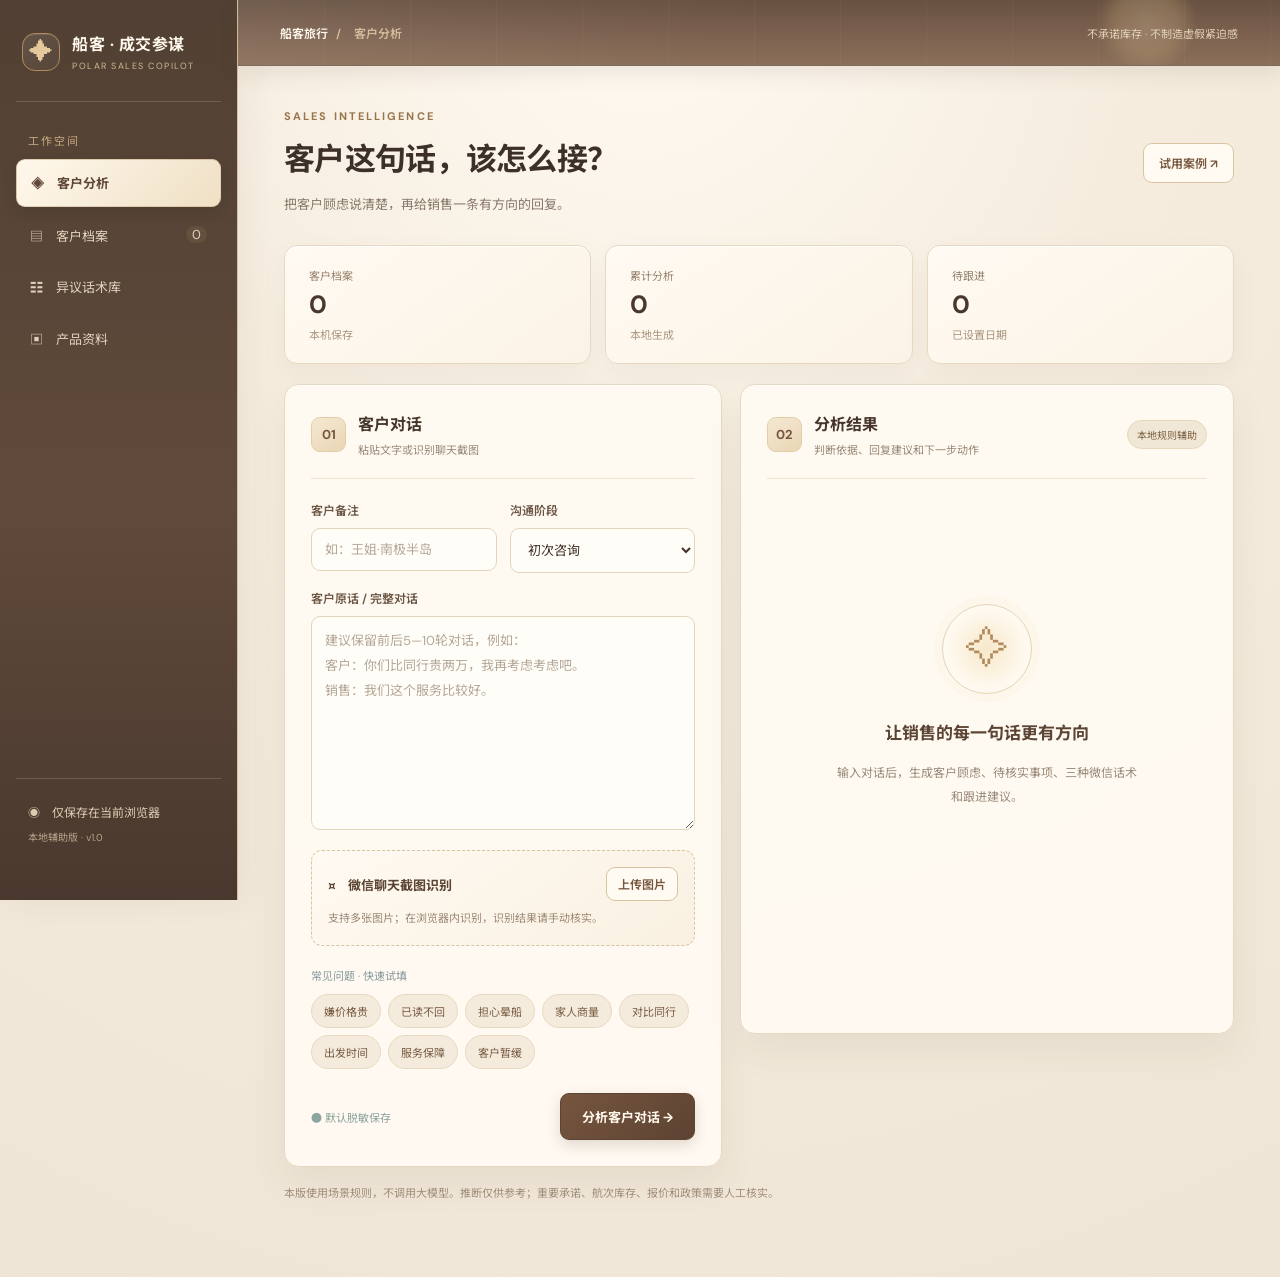
==== commit ed62d362: "Add quick scenarios for timing, service trust, and paused decisions" ====
--- a/sales-copilot/index.html
+++ b/sales-copilot/index.html
@@ -6,7 +6,7 @@
 <div class="columns"><article class="panel"><div class="panel-title"><i>01</i><div><h2>客户对话</h2><p>粘贴文字或识别聊天截图</p></div></div><div class="twocol"><label>客户备注<input id="client" maxlength="50" placeholder="如：王姐·南极半岛"></label><label>沟通阶段<select id="stage"><option>初次咨询</option><option>方案对比</option><option>已报价</option><option>准备预订</option><option>暂缓考虑</option></select></label></div>
 <label>客户原话 / 完整对话<textarea id="chat" placeholder="建议保留前后5—10轮对话，例如：&#10;客户：你们比同行贵两万，我再考虑考虑吧。&#10;销售：我们这个服务比较好。"></textarea></label>
 <div class="upload"><input type="file" accept="image/png,image/jpeg,image/webp" multiple id="files" hidden><div><b>⌑　微信聊天截图识别</b><button class="tiny" id="choose">上传图片</button></div><p>支持多张图片；在浏览器内识别，识别结果请手动核实。</p><div id="thumbs"></div><small id="ocrMsg"></small></div>
-<p class="sub">常见问题 · 快速试填</p><div class="chips"><button data-demo="price">嫌价格贵</button><button data-demo="silent">已读不回</button><button data-demo="seasick">担心晕船</button><button data-demo="family">家人商量</button><button data-demo="compare">对比同行</button></div>
+<p class="sub">常见问题 · 快速试填</p><div class="chips"><button data-demo="price">嫌价格贵</button><button data-demo="silent">已读不回</button><button data-demo="seasick">担心晕船</button><button data-demo="family">家人商量</button><button data-demo="compare">对比同行</button><button data-demo="date">出发时间</button><button data-demo="trust">服务保障</button><button data-demo="pause">客户暂缓</button></div>
 <div class="foot"><small>● 默认脱敏保存</small><button class="primary" id="run">分析客户对话 →</button></div></article>
 <article class="panel output"><div class="panel-title"><i>02</i><div><h2>分析结果</h2><p>判断依据、回复建议和下一步动作</p></div><span class="pill">本地规则辅助</span></div>
 <div id="empty" class="empty"><div>✧</div><h3>让销售的每一句话更有方向</h3><p>输入对话后，生成客户顾虑、待核实事项、三种微信话术和跟进建议。</p></div>
--- a/sales-copilot/style.css
+++ b/sales-copilot/style.css
@@ -88,3 +88,5 @@
 .placeholder{background:#fffaf2;border-color:#ddc8a6;color:#9a846d}
 #toast{background:#574131;border:1px solid rgba(231,216,193,.35);box-shadow:0 14px 36px rgba(60,42,28,.2)}
 @media(max-width:700px){.sidebar{background:linear-gradient(180deg,#514033,#604a3b);box-shadow:0 7px 22px rgba(78,55,36,.12)}.sidebar nav{padding-bottom:1px}.right header:after{right:2%}.stats>div{background:#fffaf2}}
+
+.right header:before{z-index:0}.right header>*{position:relative;z-index:1}
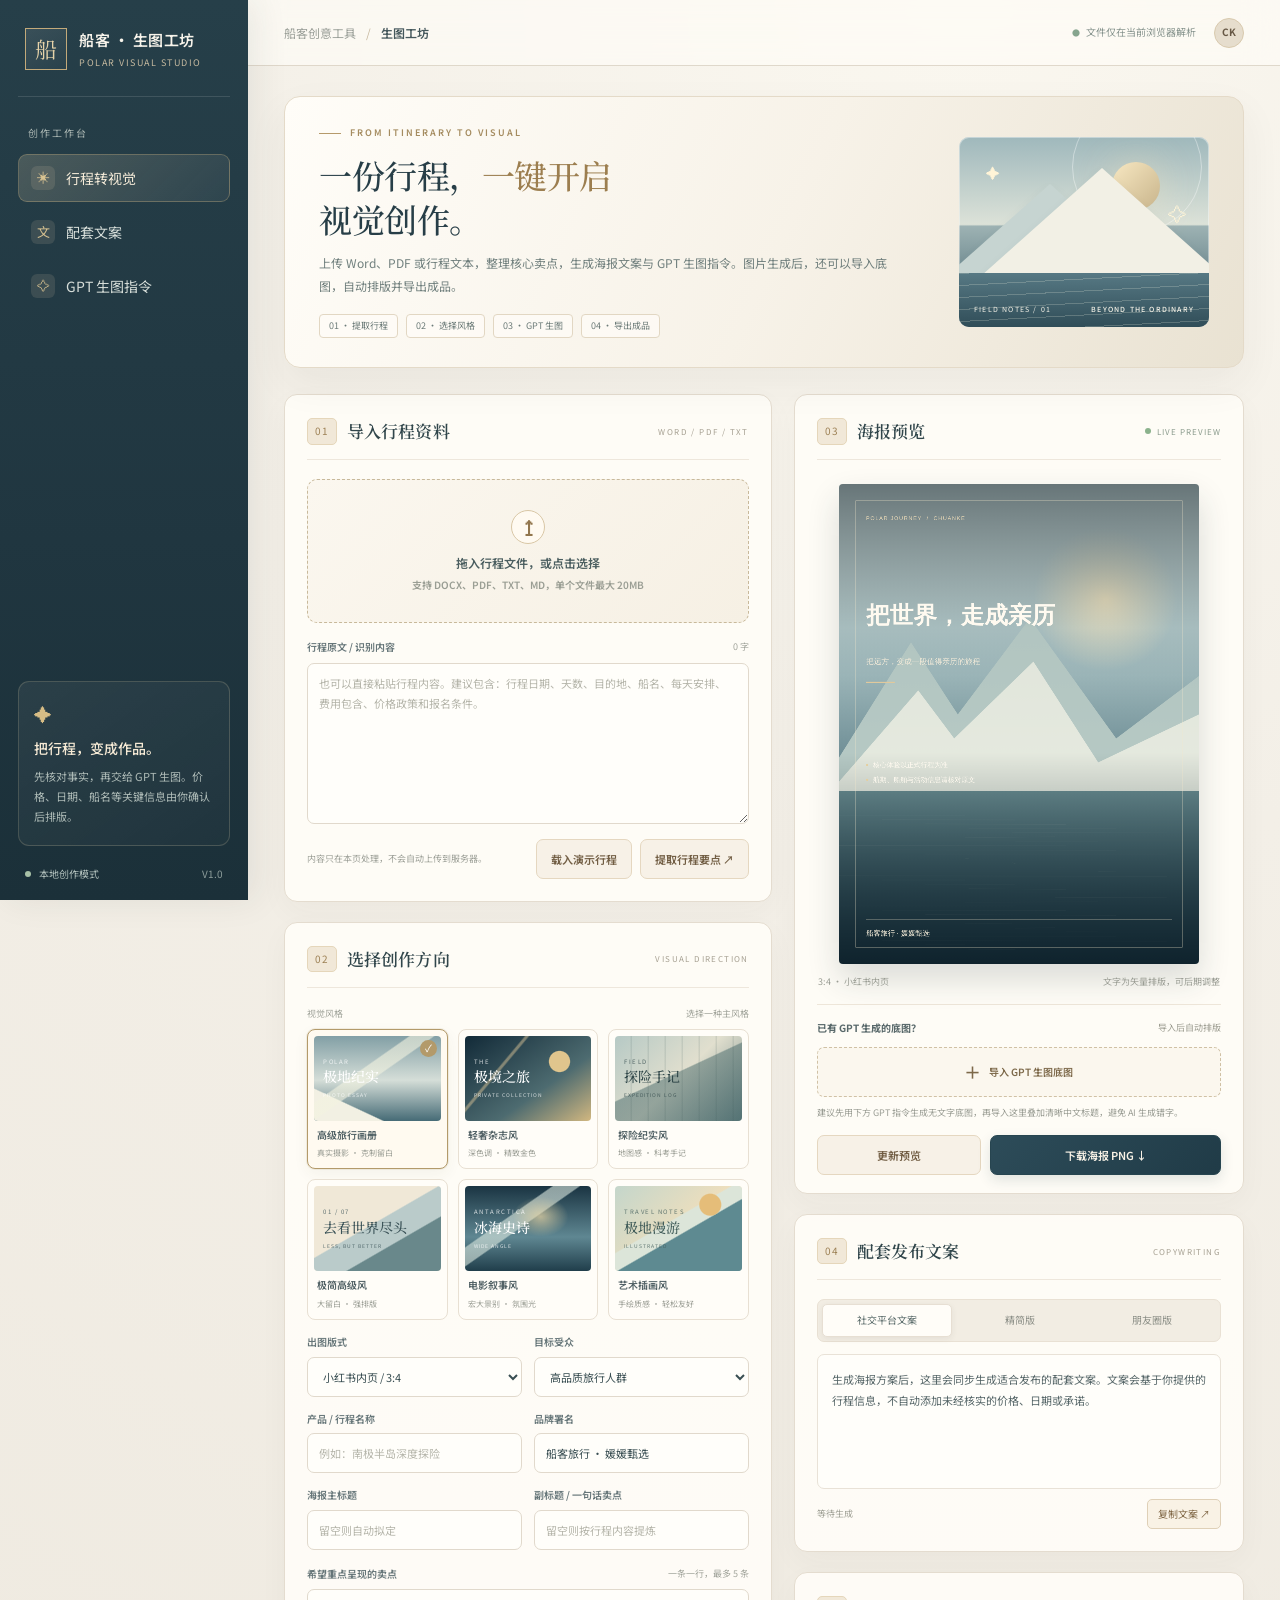
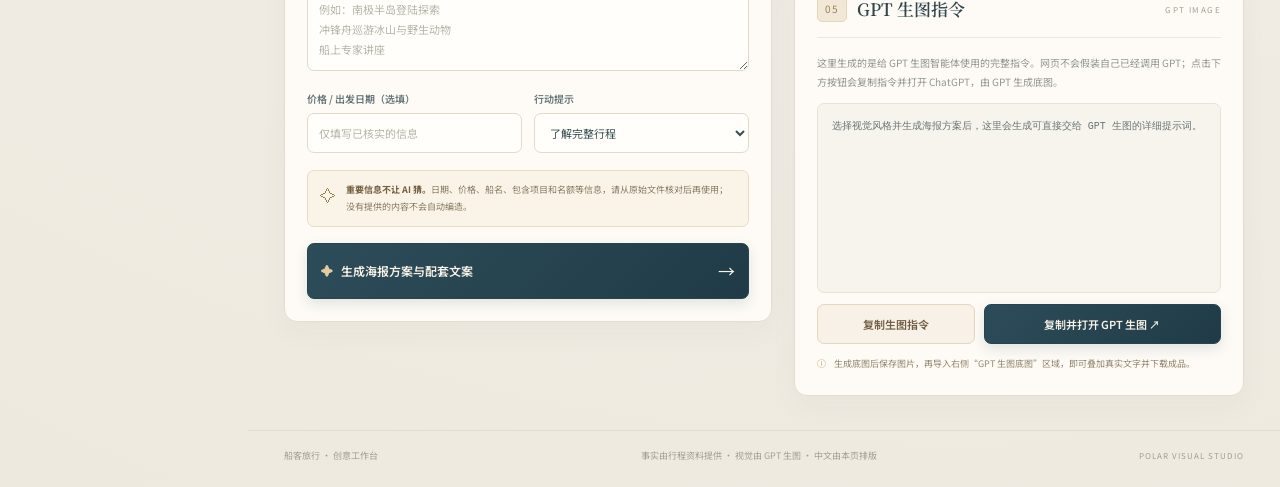
==== commit 16dad34f: "Make the original sales-copilot path open the new image studio" ====
--- a/sales-copilot/index.html
+++ b/sales-copilot/index.html
@@ -1,19 +1,75 @@
-<!doctype html><html lang="zh-CN"><head><meta charset="utf-8"><meta name="viewport" content="width=device-width,initial-scale=1"><title>船客 · 成交参谋</title><meta name="theme-color" content="#6b5344"><link rel="stylesheet" href="./style.css"></head><body>
-<div class="shell"><aside class="sidebar"><div class="logo"><span class="mark">✦</span><div><strong>船客 · 成交参谋</strong><small>POLAR SALES COPILOT</small></div></div><p class="sect">工作空间</p><nav><button class="nav active" data-page="home">◈　客户分析</button><button class="nav" data-page="cases">▤　客户档案 <span id="total">0</span></button><button class="nav" data-page="library">☷　异议话术库</button><button class="nav" data-page="docs">▣　产品资料</button></nav><div class="bottom">◉　仅保存在当前浏览器<br><small>本地辅助版 · v1.0</small></div></aside>
-<div class="right"><header><b>船客旅行 <span>/</span> <span id="trail">客户分析</span></b><small>不承诺库存 · 不制造虚假紧迫感</small></header>
-<main><section class="page active" id="home"><div class="title-row"><div><div class="eyebrow">SALES INTELLIGENCE</div><h1>客户这句话，该怎么接？</h1><p>把客户顾虑说清楚，再给销售一条有方向的回复。</p></div><button class="ghost" id="demo">试用案例 ↗</button></div>
-<div class="stats"><div><small>客户档案</small><strong id="countCases">0</strong><span>本机保存</span></div><div><small>累计分析</small><strong id="countRun">0</strong><span>本地生成</span></div><div><small>待跟进</small><strong id="countDue">0</strong><span>已设置日期</span></div></div>
-<div class="columns"><article class="panel"><div class="panel-title"><i>01</i><div><h2>客户对话</h2><p>粘贴文字或识别聊天截图</p></div></div><div class="twocol"><label>客户备注<input id="client" maxlength="50" placeholder="如：王姐·南极半岛"></label><label>沟通阶段<select id="stage"><option>初次咨询</option><option>方案对比</option><option>已报价</option><option>准备预订</option><option>暂缓考虑</option></select></label></div>
-<label>客户原话 / 完整对话<textarea id="chat" placeholder="建议保留前后5—10轮对话，例如：&#10;客户：你们比同行贵两万，我再考虑考虑吧。&#10;销售：我们这个服务比较好。"></textarea></label>
-<div class="upload"><input type="file" accept="image/png,image/jpeg,image/webp" multiple id="files" hidden><div><b>⌑　微信聊天截图识别</b><button class="tiny" id="choose">上传图片</button></div><p>支持多张图片；在浏览器内识别，识别结果请手动核实。</p><div id="thumbs"></div><small id="ocrMsg"></small></div>
-<p class="sub">常见问题 · 快速试填</p><div class="chips"><button data-demo="price">嫌价格贵</button><button data-demo="silent">已读不回</button><button data-demo="seasick">担心晕船</button><button data-demo="family">家人商量</button><button data-demo="compare">对比同行</button><button data-demo="date">出发时间</button><button data-demo="trust">服务保障</button><button data-demo="pause">客户暂缓</button></div>
-<div class="foot"><small>● 默认脱敏保存</small><button class="primary" id="run">分析客户对话 →</button></div></article>
-<article class="panel output"><div class="panel-title"><i>02</i><div><h2>分析结果</h2><p>判断依据、回复建议和下一步动作</p></div><span class="pill">本地规则辅助</span></div>
-<div id="empty" class="empty"><div>✧</div><h3>让销售的每一句话更有方向</h3><p>输入对话后，生成客户顾虑、待核实事项、三种微信话术和跟进建议。</p></div>
-<div id="result" hidden><div class="signal"><small>首要沟通阻力</small><h3 id="issue"></h3><p id="desc"></p><div id="tags"></div></div><div class="group"><div class="group-head">判断依据 <small>不把猜测当事实</small></div><p id="proof"></p></div><div class="group"><div class="group-head">回复前先核实</div><ul id="checks"></ul></div><div class="group"><div class="group-head">三种可复制微信回复</div><div class="tabs"><button class="active" data-tone="natural">自然聊天</button><button data-tone="professional">专业解释</button><button data-tone="advance">适度推进</button></div><div class="reply"><div><small id="toneName"></small><button id="copy">⧉ 复制回复</button></div><p id="reply"></p></div></div><div class="step"><b>→ 下一步动作</b><p id="next"></p><small id="avoid"></small></div><div class="foot"><button class="ghost" id="save">保存客户记录</button><button class="tiny" id="clear">清空输入</button></div></div></article></div>
-<p class="disclaimer">本版使用场景规则，不调用大模型。推断仅供参考；重要承诺、航次库存、报价和政策需要人工核实。</p></section>
-<section class="page" id="cases"><div class="title-row"><div><div class="eyebrow">CUSTOMER FILES</div><h1>客户档案</h1><p>跟进时间、阶段、关键顾虑都可以找到。</p></div><div class="backup-actions"><button class="ghost" id="import">导入备份 ↑</button><input type="file" id="importFile" accept=".json,application/json" hidden><button class="ghost" id="export">导出备份 ↓</button></div></div><div class="filters"><input id="searchCases" placeholder="搜索客户、聊天内容"><select id="filterStage"><option value="">所有阶段</option><option>初次咨询</option><option>方案对比</option><option>已报价</option><option>准备预订</option><option>暂缓考虑</option></select></div><div id="caseList" class="list"></div></section>
-<section class="page" id="library"><div class="title-row"><div><div class="eyebrow">PLAYBOOK</div><h1>高频异议处理</h1><p>不是万能套路，是基于真实问题的处理框架。</p></div></div><div id="libraryList" class="cards"></div></section>
-<section class="page" id="docs"><div class="title-row"><div><div class="eyebrow">KNOWLEDGE BASE</div><h1>船客内部产品资料</h1><p>只录入核实过的资料。旧政策不会自动变成现价。</p></div></div><div class="panel docForm"><h2>新增资料摘要</h2><div class="twocol"><label>资料名称<input id="docName" placeholder="如：2027南极半岛优惠政策"></label><label>资料分类<select id="docType"><option>航次与行程</option><option>价格政策</option><option>船舶资料</option><option>签证及出行</option><option>常见问题</option></select></label></div><label>已经核实的资料内容<textarea id="docText" class="short" placeholder="粘贴政策正文、特殊条款、适用航次和信息来源。"></textarea></label><div class="foot"><label class="expiry">有效至 <input type="date" id="docExpires"></label><button id="saveDoc" class="primary">保存资料</button></div></div><div class="filters"><input id="searchDocs" placeholder="查找船名、航次或政策"></div><div class="list" id="docsList"></div></section>
-</main></div></div>
-<div id="toast" role="status" aria-live="polite"></div><script src="./engine.js" defer></script><script src="./app.js" defer></script></body></html>+<!doctype html>
+<html lang="zh-CN">
+<head>
+<meta charset="utf-8">
+<meta name="viewport" content="width=device-width,initial-scale=1">
+<meta name="theme-color" content="#243d49">
+<meta name="robots" content="noindex,nofollow">
+<title>船客 · 生图工坊 | Polar Visual Studio</title>
+<link rel="preconnect" href="https://fonts.googleapis.com">
+<link rel="preconnect" href="https://fonts.gstatic.com" crossorigin>
+<link href="https://fonts.googleapis.com/css2?family=Noto+Serif+SC:wght@400;500;600;700&family=Noto+Sans+SC:wght@400;500;600;700&display=swap" rel="stylesheet">
+<link rel="stylesheet" href="./studio.css">
+</head>
+<body>
+<div class="app-shell">
+  <aside class="sidebar">
+    <a class="brand" href="./sales-copilot.html"><span class="brand-mark">船</span><span><b>船客 · 生图工坊</b><small>POLAR VISUAL STUDIO</small></span></a>
+    <div class="side-label">创作工作台</div>
+    <button class="side-link active" data-scroll="workspace"><span class="side-icon">✳</span>行程转视觉</button>
+    <button class="side-link" data-scroll="copyPanel"><span class="side-icon">文</span>配套文案</button>
+    <button class="side-link" data-scroll="promptPanel"><span class="side-icon">✧</span>GPT 生图指令</button>
+    <div class="side-note"><span class="note-star">✦</span><b>把行程，变成作品。</b><p>先核对事实，再交给 GPT 生图。价格、日期、船名等关键信息由你确认后排版。</p></div>
+    <div class="side-bottom"><span class="status-dot"></span>本地创作模式 <span class="side-version">V1.0</span></div>
+  </aside>
+  <main class="main-area">
+    <header class="topbar"><div class="crumb"><span>船客创意工具</span><i>/</i><b>生图工坊</b></div><div class="top-right"><span class="privacy"><span>●</span> 文件仅在当前浏览器解析</span><span class="avatar">CK</span></div></header>
+    <section class="welcome"><div class="welcome-copy"><div class="eyebrow"><span></span> FROM ITINERARY TO VISUAL</div><h1>一份行程，<em>一键开启</em><br>视觉创作。</h1><p>上传 Word、PDF 或行程文本，整理核心卖点，生成海报文案与 GPT 生图指令。图片生成后，还可以导入底图，自动排版并导出成品。</p><div class="welcome-tags"><span>01 · 提取行程</span><span>02 · 选择风格</span><span>03 · GPT 生图</span><span>04 · 导出成品</span></div></div><div class="hero-art" aria-hidden="true"><div class="hero-orbit"></div><div class="hero-sun"></div><div class="mountain mountain-back"></div><div class="mountain mountain-front"></div><div class="hero-sea"></div><div class="hero-spark s1">✦</div><div class="hero-spark s2">✧</div><div class="hero-art-caption"><span>FIELD NOTES / 01</span><b>BEYOND THE ORDINARY</b></div></div></section>
+    <div class="work-grid" id="workspace">
+      <div class="left-column">
+        <section class="panel">
+          <div class="panel-heading"><div><span class="step-no">01</span><h2>导入行程资料</h2></div><span class="heading-note">WORD / PDF / TXT</span></div>
+          <label class="dropzone" id="dropzone" for="itineraryFile"><input id="itineraryFile" type="file" accept=".docx,.pdf,.txt,.md,text/plain,application/pdf,application/vnd.openxmlformats-officedocument.wordprocessingml.document"><span class="upload-icon">↥</span><b>拖入行程文件，或点击选择</b><span class="drop-hint">支持 DOCX、PDF、TXT、MD，单个文件最大 20MB</span><span class="file-chip" id="fileChip" hidden></span></label>
+          <div class="field-label"><label for="itineraryText">行程原文 / 识别内容</label><span id="charCount">0 字</span></div><textarea id="itineraryText" rows="7" placeholder="也可以直接粘贴行程内容。建议包含：行程日期、天数、目的地、船名、每天安排、费用包含、价格政策和报名条件。"></textarea>
+          <div class="inline-actions"><span id="parseStatus" class="subtle-status">内容只在本页处理，不会自动上传到服务器。</span><div class="action-group"><button class="btn btn-soft" id="demoBtn">载入演示行程</button><button class="btn btn-soft" id="extractBtn">提取行程要点 ↗</button></div></div>
+          <div class="extracted" id="extracted" hidden><div class="extracted-title"><span>✓</span> 已整理出的信息 <small>请人工核对后用于发布</small></div><div class="extracted-grid" id="extractedGrid"></div></div>
+        </section>
+        <section class="panel">
+          <div class="panel-heading"><div><span class="step-no">02</span><h2>选择创作方向</h2></div><span class="heading-note">VISUAL DIRECTION</span></div>
+          <div class="field-label"><span>视觉风格</span><span class="small-muted">选择一种主风格</span></div>
+          <div class="style-grid" id="styleGrid">
+            <button class="style-card selected" data-style="editorial"><span class="style-preview editorial-preview"><i>POLAR</i><b>极地纪实</b><small>PHOTO ESSAY</small></span><span class="style-name">高级旅行画册</span><span class="style-desc">真实摄影 · 克制留白</span><span class="selected-mark">✓</span></button>
+            <button class="style-card" data-style="luxury"><span class="style-preview luxury-preview"><i>THE</i><b>极境之旅</b><small>PRIVATE COLLECTION</small></span><span class="style-name">轻奢杂志风</span><span class="style-desc">深色调 · 精致金色</span><span class="selected-mark">✓</span></button>
+            <button class="style-card" data-style="documentary"><span class="style-preview doc-preview"><i>FIELD</i><b>探险手记</b><small>EXPEDITION LOG</small></span><span class="style-name">探险纪实风</span><span class="style-desc">地图感 · 科考手记</span><span class="selected-mark">✓</span></button>
+            <button class="style-card" data-style="minimal"><span class="style-preview minimal-preview"><i>01 / 07</i><b>去看世界尽头</b><small>LESS, BUT BETTER</small></span><span class="style-name">极简高级风</span><span class="style-desc">大留白 · 强排版</span><span class="selected-mark">✓</span></button>
+            <button class="style-card" data-style="cinematic"><span class="style-preview cinema-preview"><i>ANTARCTICA</i><b>冰海史诗</b><small>WIDE ANGLE</small></span><span class="style-name">电影叙事风</span><span class="style-desc">宏大景别 · 氛围光</span><span class="selected-mark">✓</span></button>
+            <button class="style-card" data-style="illustration"><span class="style-preview illus-preview"><i>TRAVEL NOTES</i><b>极地漫游</b><small>ILLUSTRATED</small></span><span class="style-name">艺术插画风</span><span class="style-desc">手绘质感 · 轻松友好</span><span class="selected-mark">✓</span></button>
+          </div>
+          <div class="two-fields"><div><label for="format">出图版式</label><select id="format"><option value="xhs">小红书内页 / 3:4</option><option value="poster">竖版宣传海报 / 3:4</option><option value="story">视频号封面 / 16:9</option><option value="square">朋友圈方图 / 1:1</option><option value="storyTall">竖屏封面 / 9:16</option><option value="long">行程长图 / 1:4</option></select></div><div><label for="audience">目标受众</label><select id="audience"><option value="高品质旅行人群">高品质旅行人群</option><option value="退休及银发旅行者">退休及银发旅行者</option><option value="首次去南北极的旅行者">首次去南北极的旅行者</option><option value="摄影与自然爱好者">摄影与自然爱好者</option><option value="家庭与朋友结伴出行">家庭与朋友结伴出行</option></select></div></div>
+          <div class="two-fields"><div><label for="projectName">产品 / 行程名称</label><input id="projectName" placeholder="例如：南极半岛深度探险"></div><div><label for="brandName">品牌署名</label><input id="brandName" value="船客旅行 · 媛媛甄选"></div></div>
+          <div class="two-fields"><div><label for="mainTitle">海报主标题</label><input id="mainTitle" placeholder="留空则自动拟定"></div><div><label for="subtitle">副标题 / 一句话卖点</label><input id="subtitle" placeholder="留空则按行程内容提炼"></div></div>
+          <div class="field-label"><label for="highlights">希望重点呈现的卖点</label><span class="small-muted">一条一行，最多 5 条</span></div><textarea id="highlights" rows="3" placeholder="例如：南极半岛登陆探索&#10;冲锋舟巡游冰山与野生动物&#10;船上专家讲座"></textarea>
+          <div class="two-fields"><div><label for="priceInfo">价格 / 出发日期（选填）</label><input id="priceInfo" placeholder="仅填写已核实的信息"></div><div><label for="callToAction">行动提示</label><select id="callToAction"><option value="了解完整行程">了解完整行程</option><option value="咨询航期与舱位">咨询航期与舱位</option><option value="收藏这份旅行灵感">收藏这份旅行灵感</option><option value="联系旅行顾问">联系旅行顾问</option><option value="不加销售引导">不加销售引导</option></select></div></div>
+          <div class="notice"><span>✧</span><p><b>重要信息不让 AI 猜。</b>日期、价格、船名、包含项目和名额等信息，请从原始文件核对后再使用；没有提供的内容不会自动编造。</p></div>
+          <button class="btn btn-primary btn-generate" id="generateBtn"><span>✦</span> 生成海报方案与配套文案 <i>→</i></button>
+        </section>
+      </div>
+      <div class="right-column">
+        <section class="panel preview-panel"><div class="panel-heading"><div><span class="step-no">03</span><h2>海报预览</h2></div><span class="live-pill"><span></span> LIVE PREVIEW</span></div>
+          <div class="poster-stage"><div class="poster-frame" id="posterFrame"><canvas id="posterCanvas" width="750" height="1000" aria-label="海报预览画布"></canvas></div></div>
+          <div class="preview-foot"><span id="previewSize">3:4 · 竖版海报</span><span>文字为矢量排版，可后期调整</span></div>
+          <div class="image-import"><div class="image-import-head"><b>已有 GPT 生成的底图？</b><span>导入后自动排版</span></div><label class="image-upload" for="backgroundFile"><span>＋</span> 导入 GPT 生图底图 <input id="backgroundFile" type="file" accept="image/png,image/jpeg,image/webp"></label><button class="text-btn" id="removeBackground" hidden>移除底图，恢复模板背景</button><p>建议先用下方 GPT 指令生成无文字底图，再导入这里叠加清晰中文标题，避免 AI 生成错字。</p></div>
+          <div class="preview-actions"><button class="btn btn-soft" id="refreshPreview">更新预览</button><button class="btn btn-primary" id="downloadPoster">下载海报 PNG ↓</button></div>
+        </section>
+        <section class="panel output-panel" id="copyPanel"><div class="panel-heading"><div><span class="step-no">04</span><h2>配套发布文案</h2></div><span class="heading-note">COPYWRITING</span></div>
+          <div class="output-tabs"><button class="output-tab active" data-copy="social">社交平台文案</button><button class="output-tab" data-copy="short">精简版</button><button class="output-tab" data-copy="moments">朋友圈版</button></div><div class="copy-output" id="copyOutput">生成海报方案后，这里会同步生成适合发布的配套文案。文案会基于你提供的行程信息，不自动添加未经核实的价格、日期或承诺。</div><div class="output-bottom"><span id="copyCount">等待生成</span><button class="copy-btn" id="copyCopy">复制文案 ↗</button></div>
+        </section>
+        <section class="panel output-panel" id="promptPanel"><div class="panel-heading"><div><span class="step-no">05</span><h2>GPT 生图指令</h2></div><span class="heading-note">GPT IMAGE</span></div><p class="panel-intro">这里生成的是给 GPT 生图智能体使用的完整指令。网页不会假装自己已经调用 GPT；点击下方按钮会复制指令并打开 ChatGPT，由 GPT 生成底图。</p><div class="prompt-output" id="promptOutput">选择视觉风格并生成海报方案后，这里会生成可直接交给 GPT 生图的详细提示词。</div><div class="prompt-actions"><button class="btn btn-soft" id="copyPrompt">复制生图指令</button><button class="btn btn-primary" id="openChatGPT">复制并打开 GPT 生图 ↗</button></div><div class="prompt-tip"><span>ⓘ</span> 生成底图后保存图片，再导入右侧“GPT 生图底图”区域，即可叠加真实文字并下载成品。</div></section>
+      </div>
+    </div>
+    <footer class="page-footer"><span>船客旅行 · 创意工作台</span><span>事实由行程资料提供 · 视觉由 GPT 生图 · 中文由本页排版</span><span>POLAR VISUAL STUDIO</span></footer>
+  </main>
+</div>
+<div class="toast" id="toast" role="status" aria-live="polite"></div>
+<script src="./studio.js"></script>
+</body></html>
--- a/sales-copilot/studio.css
+++ b/sales-copilot/studio.css
@@ -0,0 +1,9 @@
+@import url('https://fonts.googleapis.com/css2?family=Noto+Serif+SC:wght@400;500;600;700&family=Noto+Sans+SC:wght@400;500;600;700&display=swap');
+:root{--ink:#293c43;--ink2:#53666a;--muted:#8c9897;--bg:#f2eee6;--paper:#fffdf8;--line:#e5ddd0;--gold:#b79a69;--gold-light:#e9d9b6;--sea:#294d5b;--deep:#213b47;--shadow:0 16px 42px rgba(45,55,52,.06)}
+*{box-sizing:border-box}html{scroll-behavior:smooth}body{margin:0;background:radial-gradient(circle at 75% 0%,#faf7ef 0,#f3efe7 38%,#eee9df 100%);color:var(--ink);font-family:'Noto Sans SC',Arial,sans-serif;font-size:14px;line-height:1.65}button,input,select,textarea{font:inherit}button{cursor:pointer}button:focus-visible,input:focus-visible,select:focus-visible,textarea:focus-visible{outline:3px solid rgba(183,154,105,.32);outline-offset:2px}.app-shell{display:flex;min-height:100vh}.sidebar{width:248px;flex:0 0 248px;position:sticky;top:0;height:100vh;display:flex;flex-direction:column;padding:28px 18px 18px;background:linear-gradient(180deg,#263f49 0%,#203640 60%,#1b3039 100%);color:#f8f4eb;box-shadow:8px 0 32px rgba(33,51,56,.08);z-index:5}.brand{display:flex;align-items:center;gap:12px;text-decoration:none;color:inherit;padding:0 7px 25px;border-bottom:1px solid rgba(255,255,255,.12)}.brand-mark{width:42px;height:42px;display:grid;place-items:center;border:1px solid #c3aa7a;color:#e6d3a9;background:linear-gradient(145deg,rgba(255,255,255,.09),rgba(255,255,255,.02));font-family:'Noto Serif SC',serif;font-size:22px}.brand b{display:block;font-size:15px;letter-spacing:.5px;font-weight:600}.brand small{display:block;color:#c5b99f;font-size:9px;letter-spacing:1.5px;margin-top:3px}.side-label{font-size:10px;letter-spacing:2px;color:#a9b5b1;margin:28px 10px 10px}.side-link{width:100%;display:flex;align-items:center;gap:11px;border:1px solid transparent;background:transparent;color:#d7ded9;padding:11px 12px;border-radius:9px;text-align:left;margin:3px 0;transition:.2s}.side-link:hover{background:rgba(255,255,255,.08)}.side-link.active{color:#f7edda;background:linear-gradient(135deg,rgba(228,211,174,.2),rgba(255,255,255,.05));border-color:rgba(201,176,126,.34)}.side-icon{width:24px;height:24px;display:grid;place-items:center;border-radius:6px;background:rgba(228,211,174,.13);color:#d9c391;font-size:13px}.side-note{margin-top:auto;border:1px solid rgba(221,202,164,.2);background:linear-gradient(145deg,rgba(255,255,255,.06),rgba(255,255,255,.018));padding:18px 15px;border-radius:11px}.note-star{font-size:18px;color:#d7bd85}.side-note b{display:block;margin:7px 0;color:#f6ead5;font-weight:500}.side-note p{margin:0;color:#aebbb7;font-size:11px;line-height:1.8}.side-bottom{display:flex;align-items:center;gap:8px;color:#b1c0bc;font-size:10px;margin:20px 7px 0}.status-dot,.live-pill span{width:6px;height:6px;border-radius:50%;background:#a8c1a7;display:inline-block}.side-version{margin-left:auto;color:#8e9e9c}.main-area{flex:1;min-width:0}.topbar{height:66px;display:flex;align-items:center;justify-content:space-between;padding:0 36px;border-bottom:1px solid rgba(209,200,183,.68);background:rgba(255,253,248,.58);backdrop-filter:blur(16px)}.crumb{font-size:12px;color:#9a9f98;display:flex;gap:10px;align-items:center}.crumb i{font-style:normal;color:#c7b9a0}.crumb b{color:#45585c;font-weight:600}.top-right{display:flex;align-items:center;gap:18px}.privacy{font-size:10px;color:#87948e}.privacy span{font-size:8px;color:#86a58e;margin-right:4px}.avatar{width:30px;height:30px;display:grid;place-items:center;background:#e6ddcd;color:#665744;border:1px solid #d8c9ad;border-radius:50%;font-size:10px;font-weight:700}.welcome{position:relative;display:flex;align-items:center;justify-content:space-between;gap:35px;margin:30px 36px 26px;padding:29px 34px;min-height:244px;overflow:hidden;background:linear-gradient(115deg,#fffdf8 0%,#f7f2e8 52%,#e9e2d2 100%);border:1px solid #e4dac8;border-radius:16px;box-shadow:var(--shadow)}.welcome-copy{position:relative;z-index:2;max-width:600px}.eyebrow{font-size:9px;letter-spacing:2px;color:#a58c60;font-weight:600;display:flex;align-items:center;gap:9px}.eyebrow span{width:22px;height:1px;background:#b69a6b}.welcome h1{font-family:'Noto Serif SC',serif;font-size:33px;line-height:1.35;letter-spacing:-.5px;margin:12px 0 10px;font-weight:500;color:#273e47}.welcome h1 em{font-style:normal;color:#9c7e4f}.welcome p{max-width:580px;font-size:12px;color:#71807e;margin:0;line-height:1.9}.welcome-tags{display:flex;flex-wrap:wrap;gap:8px;margin-top:16px}.welcome-tags span{font-size:9px;color:#6c7b78;border:1px solid #e2d7c3;background:rgba(255,253,248,.7);padding:4px 9px;border-radius:4px}.hero-art{position:relative;width:250px;height:190px;flex:0 0 250px;overflow:hidden;border-radius:10px;background:linear-gradient(180deg,#9fb8bc 0%,#dce2d8 46%,#9db2b3 47%,#3b5d68 100%);box-shadow:inset 0 0 0 1px rgba(255,255,255,.4)}.hero-orbit{position:absolute;width:130px;height:130px;border:1px solid rgba(255,255,255,.38);border-radius:50%;top:-35px;right:7px}.hero-sun{position:absolute;width:48px;height:48px;border-radius:50%;background:linear-gradient(135deg,#f8e8c2,#c8b48b);right:49px;top:25px;box-shadow:0 0 38px rgba(246,226,185,.45)}.mountain{position:absolute;bottom:48px;width:0;height:0;border-left:100px solid transparent;border-right:100px solid transparent;border-bottom:112px solid #e7ebe2;filter:drop-shadow(0 5px 5px rgba(29,55,64,.08))}.mountain-back{left:-14px;bottom:50px;border-left-width:105px;border-right-width:105px;border-bottom-width:93px;border-bottom-color:#c6d4d1}.mountain-front{right:-23px;bottom:43px;border-left-width:130px;border-right-width:130px;border-bottom-width:116px;border-bottom-color:#f2f0e5}.hero-sea{position:absolute;left:0;right:0;bottom:0;height:54px;background:repeating-linear-gradient(177deg,rgba(240,242,224,.22) 0 1px,transparent 1px 12px),linear-gradient(180deg,#577984,#304d58)}.hero-art-caption{position:absolute;bottom:12px;left:15px;right:15px;color:#f7f4e9;display:flex;justify-content:space-between;align-items:end;font-size:7px;letter-spacing:1.2px}.hero-art-caption b{font-size:7px;font-weight:500}.hero-spark{position:absolute;color:#fff4d7}.s1{top:25px;left:27px}.s2{top:61px;right:22px;font-size:19px}.work-grid{display:grid;grid-template-columns:minmax(400px,1.04fr) minmax(350px,.96fr);gap:22px;padding:0 36px 34px;align-items:start}.left-column,.right-column{display:flex;flex-direction:column;gap:20px;min-width:0}.panel{background:rgba(255,253,248,.92);border:1px solid #e4dccf;border-radius:13px;padding:22px;box-shadow:0 10px 30px rgba(43,54,52,.035);min-width:0}.panel-heading{display:flex;align-items:center;justify-content:space-between;gap:10px;margin-bottom:19px;padding-bottom:14px;border-bottom:1px solid #eee7dc}.panel-heading>div{display:flex;align-items:center;gap:10px}.step-no{font-size:10px;letter-spacing:1px;color:#9d8155;background:#f1e8d8;border:1px solid #e5d6ba;border-radius:5px;padding:4px 7px}.panel-heading h2{font-family:'Noto Serif SC',serif;font-size:17px;letter-spacing:.1px;font-weight:600;margin:0;color:#31464b}.heading-note{font-size:8px;color:#a6a092;letter-spacing:1.4px;white-space:nowrap}.dropzone{display:flex;flex-direction:column;align-items:center;justify-content:center;min-height:144px;border:1px dashed #c8b99b;border-radius:10px;background:linear-gradient(135deg,#fbf7ef,#f6f0e4);cursor:pointer;transition:.2s;text-align:center;padding:20px}.dropzone:hover,.dropzone.dragover{border-color:#9f8455;background:#f7efdf}.dropzone input{display:none}.upload-icon{width:34px;height:34px;border:1px solid #d9c7a6;border-radius:50%;display:grid;place-items:center;font-size:20px;color:#92764d;background:#fffaf1;margin-bottom:9px}.dropzone b{font-size:12px;color:#4b5e60;font-weight:600}.drop-hint{font-size:10px;color:#9a9e94;margin-top:4px}.file-chip{margin-top:8px;background:#e9efe8;color:#5f7964;padding:4px 9px;border-radius:5px;font-size:10px;max-width:100%;overflow-wrap:anywhere}.field-label{display:flex;align-items:center;justify-content:space-between;gap:8px;margin:16px 0 7px;font-size:11px;color:#536467;font-weight:600}.field-label label{margin:0}.field-label span{font-size:9px;font-weight:400;color:#a1a49b}.subtle-status{font-size:9px;color:#9da098;line-height:1.7}.inline-actions{display:flex;align-items:center;justify-content:space-between;gap:12px;margin-top:9px}.btn{display:inline-flex;align-items:center;justify-content:center;gap:8px;border-radius:7px;padding:10px 14px;border:1px solid transparent;font-size:11px;font-weight:600;transition:transform .15s,background .15s,border-color .15s;white-space:nowrap}.btn:active{transform:translateY(1px)}.btn-soft{background:#f7f1e7;border-color:#e5d7c0;color:#715d43}.btn-soft:hover{background:#eee2cf}.btn-primary{background:linear-gradient(135deg,#2d4c59,#203b47);border-color:#274550;color:#f8f2e6;box-shadow:0 5px 13px rgba(34,60,69,.13)}.btn-primary:hover{background:linear-gradient(135deg,#3c5e68,#294955)}.extracted{margin-top:17px;border:1px solid #dce6d8;background:#f6f9f3;padding:14px;border-radius:8px}.extracted-title{font-size:11px;color:#5d7c61;font-weight:600}.extracted-title span{margin-right:6px}.extracted-title small{font-size:9px;color:#98a497;font-weight:400;margin-left:7px}.extracted-grid{display:grid;grid-template-columns:1fr 1fr;gap:10px;margin-top:10px}.extracted-item{border:1px solid #e2e8dd;background:#fffefa;padding:8px;border-radius:5px}.extracted-item small{display:block;color:#9a9e91;font-size:9px}.extracted-item b{display:block;color:#52665a;font-size:11px;font-weight:500;overflow-wrap:anywhere}.style-grid{display:grid;grid-template-columns:repeat(3,minmax(0,1fr));gap:10px}.style-card{position:relative;display:flex;flex-direction:column;align-items:stretch;gap:3px;padding:6px 6px 9px;text-align:left;background:#fffdf8;border:1px solid #e8e0d3;border-radius:8px;min-width:0;transition:.18s}.style-card:hover{border-color:#c8b18a;transform:translateY(-1px)}.style-card.selected{border-color:#b39a6a;box-shadow:0 0 0 1px rgba(179,154,106,.14),0 5px 15px rgba(77,65,45,.055);background:#fffaf0}.style-preview{height:85px;position:relative;overflow:hidden;border-radius:4px;display:flex;flex-direction:column;justify-content:center;padding:9px;color:#fff;isolation:isolate}.style-preview:before{content:"";position:absolute;inset:0;z-index:-1}.style-preview i{font-style:normal;font-size:6px;letter-spacing:1.5px;opacity:.8}.style-preview b{font-family:'Noto Serif SC',serif;font-size:14px;line-height:1.5;font-weight:500}.style-preview small{font-size:5px;letter-spacing:1px;opacity:.78;margin-top:4px}.editorial-preview{background:linear-gradient(180deg,#829fa5,#d5ded8 52%,#466b76)}.editorial-preview:before{background:linear-gradient(145deg,transparent 38%,rgba(243,243,224,.6) 39% 48%,transparent 49%),linear-gradient(25deg,#f2f0e3 0 22%,transparent 23%)}.luxury-preview{background:linear-gradient(145deg,#122a38,#4d6b70 62%,#d1b780)}.luxury-preview:before{background:radial-gradient(circle at 75% 30%,#e0c58d 0 9%,transparent 10%),linear-gradient(130deg,transparent 30%,rgba(213,192,148,.5) 31% 32%,transparent 33%)}.doc-preview{background:linear-gradient(135deg,#b6c9c5,#e1dfce 50%,#6b8586);color:#31484a}.doc-preview:before{background:repeating-linear-gradient(90deg,transparent 0 15px,rgba(55,83,82,.12) 16px 17px),linear-gradient(155deg,transparent 0 45%,rgba(54,91,94,.45) 46%)}.minimal-preview{background:#f0e8d7;color:#3b5358}.minimal-preview:before{background:linear-gradient(150deg,transparent 45%,#bacbca 46% 65%,#69888b 66%);}.cinema-preview{background:linear-gradient(180deg,#1a3442,#5f8792 60%,#203e4b)}.cinema-preview:before{background:radial-gradient(ellipse at 60% 36%,rgba(236,216,166,.7),transparent 26%),linear-gradient(145deg,transparent 35%,rgba(220,233,224,.6) 36% 46%,transparent 47%)}.illus-preview{background:linear-gradient(135deg,#c4d6cb,#f0dfbc 58%,#739c9c);color:#425d5a}.illus-preview:before{background:radial-gradient(circle at 75% 22%,#e5bd79 0 9%,transparent 10%),linear-gradient(150deg,transparent 42%,#dce5d9 43% 54%,#5e8a91 55%)}.style-name{font-size:10px;font-weight:600;color:#526266;padding:3px 3px 0}.style-desc{font-size:8px;color:#9c9f96;padding:0 3px}.selected-mark{position:absolute;right:10px;top:10px;width:17px;height:17px;border-radius:50%;background:#b39a6a;color:white;font-size:10px;display:none;place-items:center}.style-card.selected .selected-mark{display:grid}.two-fields{display:grid;grid-template-columns:1fr 1fr;gap:12px;margin-top:14px}.two-fields>div{min-width:0}label{display:block;font-size:10px;font-weight:600;color:#657578;margin-bottom:6px}input:not([type=file]),select,textarea{width:100%;min-width:0;border:1px solid #e1d9cc;border-radius:7px;background:#fffefa;color:#394e52;padding:10px 11px;font-size:11px;outline:none;transition:border-color .2s,box-shadow .2s}textarea{resize:vertical;line-height:1.8}input:focus,select:focus,textarea:focus{border-color:#b7a077;box-shadow:0 0 0 3px rgba(183,160,119,.13)}input::placeholder,textarea::placeholder{color:#b5b5aa}.notice{display:flex;gap:10px;align-items:flex-start;margin-top:17px;padding:11px 12px;border:1px solid #e8dcc4;border-radius:7px;background:#faf4e8;color:#987d4e}.notice>span{font-size:16px}.notice p{margin:0;color:#8a7c65;font-size:9px;line-height:1.8}.notice b{color:#735e3f}.btn-generate{width:100%;margin-top:16px;padding:13px;font-size:12px}.btn-generate>span{color:#e3cc9b}.btn-generate i{font-style:normal;margin-left:auto;font-size:17px;font-weight:400}.preview-panel{padding-bottom:18px}.live-pill{display:flex;align-items:center;gap:6px;color:#8a9b8d;font-size:8px;letter-spacing:1px;white-space:nowrap}.live-pill span{background:#8bb28c}.poster-stage{display:flex;align-items:flex-start;justify-content:center;padding:5px 0 11px}.poster-frame{width:min(100%,360px);border-radius:4px;overflow:hidden;background:#dce5e0;box-shadow:0 15px 32px rgba(34,51,53,.16);line-height:0}.poster-frame canvas{display:block;width:100%;height:auto}.preview-foot{display:flex;justify-content:space-between;gap:8px;color:#9a9d94;font-size:9px;padding:0 1px 14px;border-bottom:1px solid #eee6d9}.image-import{padding:15px 0 0}.image-import-head{display:flex;justify-content:space-between;align-items:center;gap:8px}.image-import-head b{font-size:10px;color:#58686a}.image-import-head span{font-size:9px;color:#9d9d91}.image-upload{display:flex;align-items:center;justify-content:center;gap:8px;margin-top:10px;padding:10px;border:1px dashed #d0c1a5;background:#fbf7ee;border-radius:7px;color:#7d694a;cursor:pointer;font-size:10px}.image-upload:hover{background:#f5ebd8}.image-upload>span{font-size:17px}.image-upload input{display:none}.image-import p{font-size:9px;line-height:1.8;color:#9a9d94;margin:8px 0 0}.text-btn{background:none;border:0;color:#a17856;font-size:9px;text-decoration:underline;margin-top:7px;padding:0}.preview-actions{display:grid;grid-template-columns:1fr 1.4fr;gap:9px;margin-top:14px}.output-panel{scroll-margin-top:20px}.output-tabs{display:flex;gap:4px;background:#f2ede3;border:1px solid #e9e1d4;padding:4px;border-radius:7px}.output-tab{flex:1;border:0;background:transparent;color:#8d9088;font-size:10px;padding:7px 3px;border-radius:5px}.output-tab.active{background:#fffdf8;color:#5b6c6b;box-shadow:0 2px 6px rgba(51,60,55,.07);border:1px solid #e7dfd3}.copy-output,.prompt-output{white-space:pre-wrap;overflow-wrap:anywhere;min-height:135px;margin-top:12px;padding:14px;background:#fffefa;border:1px solid #e9e2d7;border-radius:7px;color:#566668;font-size:11px;line-height:1.95}.output-bottom{display:flex;justify-content:space-between;align-items:center;gap:10px;margin-top:10px;color:#a0a196;font-size:9px}.copy-btn{border:1px solid #dfd0b7;background:#f9f2e5;color:#816846;border-radius:5px;padding:6px 10px;font-size:10px}.panel-intro{margin:-3px 0 10px;color:#92978e;font-size:10px;line-height:1.85}.prompt-output{min-height:190px;background:#f7f4ed;color:#687474;font-family:ui-monospace,SFMono-Regular,Consolas,monospace;font-size:10px;line-height:1.85}.prompt-actions{display:grid;grid-template-columns:.9fr 1.35fr;gap:9px;margin-top:11px}.prompt-tip{display:flex;gap:8px;margin-top:12px;color:#93866f;font-size:9px;line-height:1.8}.prompt-tip span{color:#ad8d57}.page-footer{display:flex;align-items:center;justify-content:space-between;gap:15px;padding:18px 36px 24px;border-top:1px solid #e2dbce;color:#a09f94;font-size:9px}.page-footer span:last-child{letter-spacing:1px;font-size:8px}.toast{position:fixed;bottom:24px;left:50%;transform:translate(-50%,15px);padding:11px 18px;border-radius:7px;background:#263f49;border:1px solid rgba(233,217,182,.35);box-shadow:0 12px 35px rgba(28,44,49,.2);color:#fff9ed;font-size:11px;opacity:0;pointer-events:none;transition:.2s;z-index:20;max-width:calc(100vw - 28px);text-align:center}.toast.show{opacity:1;transform:translate(-50%,0)}
+@media(max-width:1200px){.sidebar{width:215px;flex-basis:215px}.topbar{padding:0 24px}.welcome{margin:24px 24px;padding:25px}.work-grid{padding:0 24px 30px;gap:16px;grid-template-columns:minmax(350px,1fr) minmax(300px,.9fr)}.panel{padding:18px}.hero-art{width:210px;flex-basis:210px}.welcome h1{font-size:29px}.page-footer{padding-left:24px;padding-right:24px}}
+@media(max-width:940px){.sidebar{width:70px;flex-basis:70px;padding:20px 10px}.brand{padding:0 0 18px;justify-content:center}.brand>span:last-child,.side-label,.side-link:not(.active),.side-link.active{font-size:0}.brand-mark{width:42px;height:42px}.side-link{justify-content:center;padding:10px 0}.side-icon{font-size:13px}.side-note{padding:12px 8px;text-align:center}.side-note b,.side-note p,.side-bottom{display:none}.work-grid{grid-template-columns:1fr}.left-column{order:1}.right-column{order:2}.welcome{min-height:220px}.hero-art{width:220px;flex-basis:220px}.poster-frame{width:min(100%,430px)}}
+@media(max-width:620px){.sidebar{display:none}.topbar{height:54px;padding:0 15px}.privacy{display:none}.welcome{margin:14px 12px 16px;padding:21px 18px;min-height:0}.welcome h1{font-size:26px}.welcome p{font-size:11px}.welcome-tags{gap:5px}.welcome-tags span{font-size:8px;padding:4px 6px}.hero-art{display:none}.work-grid{padding:0 12px 20px;gap:13px}.panel{padding:15px;border-radius:10px}.panel-heading h2{font-size:15px}.heading-note{font-size:7px;letter-spacing:.6px}.style-grid{grid-template-columns:repeat(3,minmax(0,1fr));gap:6px}.style-preview{height:72px;padding:6px}.style-preview b{font-size:11px}.style-name{font-size:9px}.style-desc{font-size:7px}.two-fields{gap:8px}.two-fields input,.two-fields select{padding:9px 8px}.inline-actions{align-items:flex-start;flex-direction:column}.inline-actions .btn{width:100%}.page-footer{padding:15px 13px;flex-wrap:wrap}.page-footer span:nth-child(2){order:3;width:100%}.extracted-grid{gap:7px}.prompt-actions{grid-template-columns:1fr}.preview-actions{grid-template-columns:1fr 1.25fr}.copy-output{min-height:150px}.top-right{gap:0}}
+
+.action-group{display:flex;align-items:center;gap:8px;flex-wrap:wrap}
+@media(max-width:620px){.action-group{width:100%}.action-group .btn{flex:1}}
